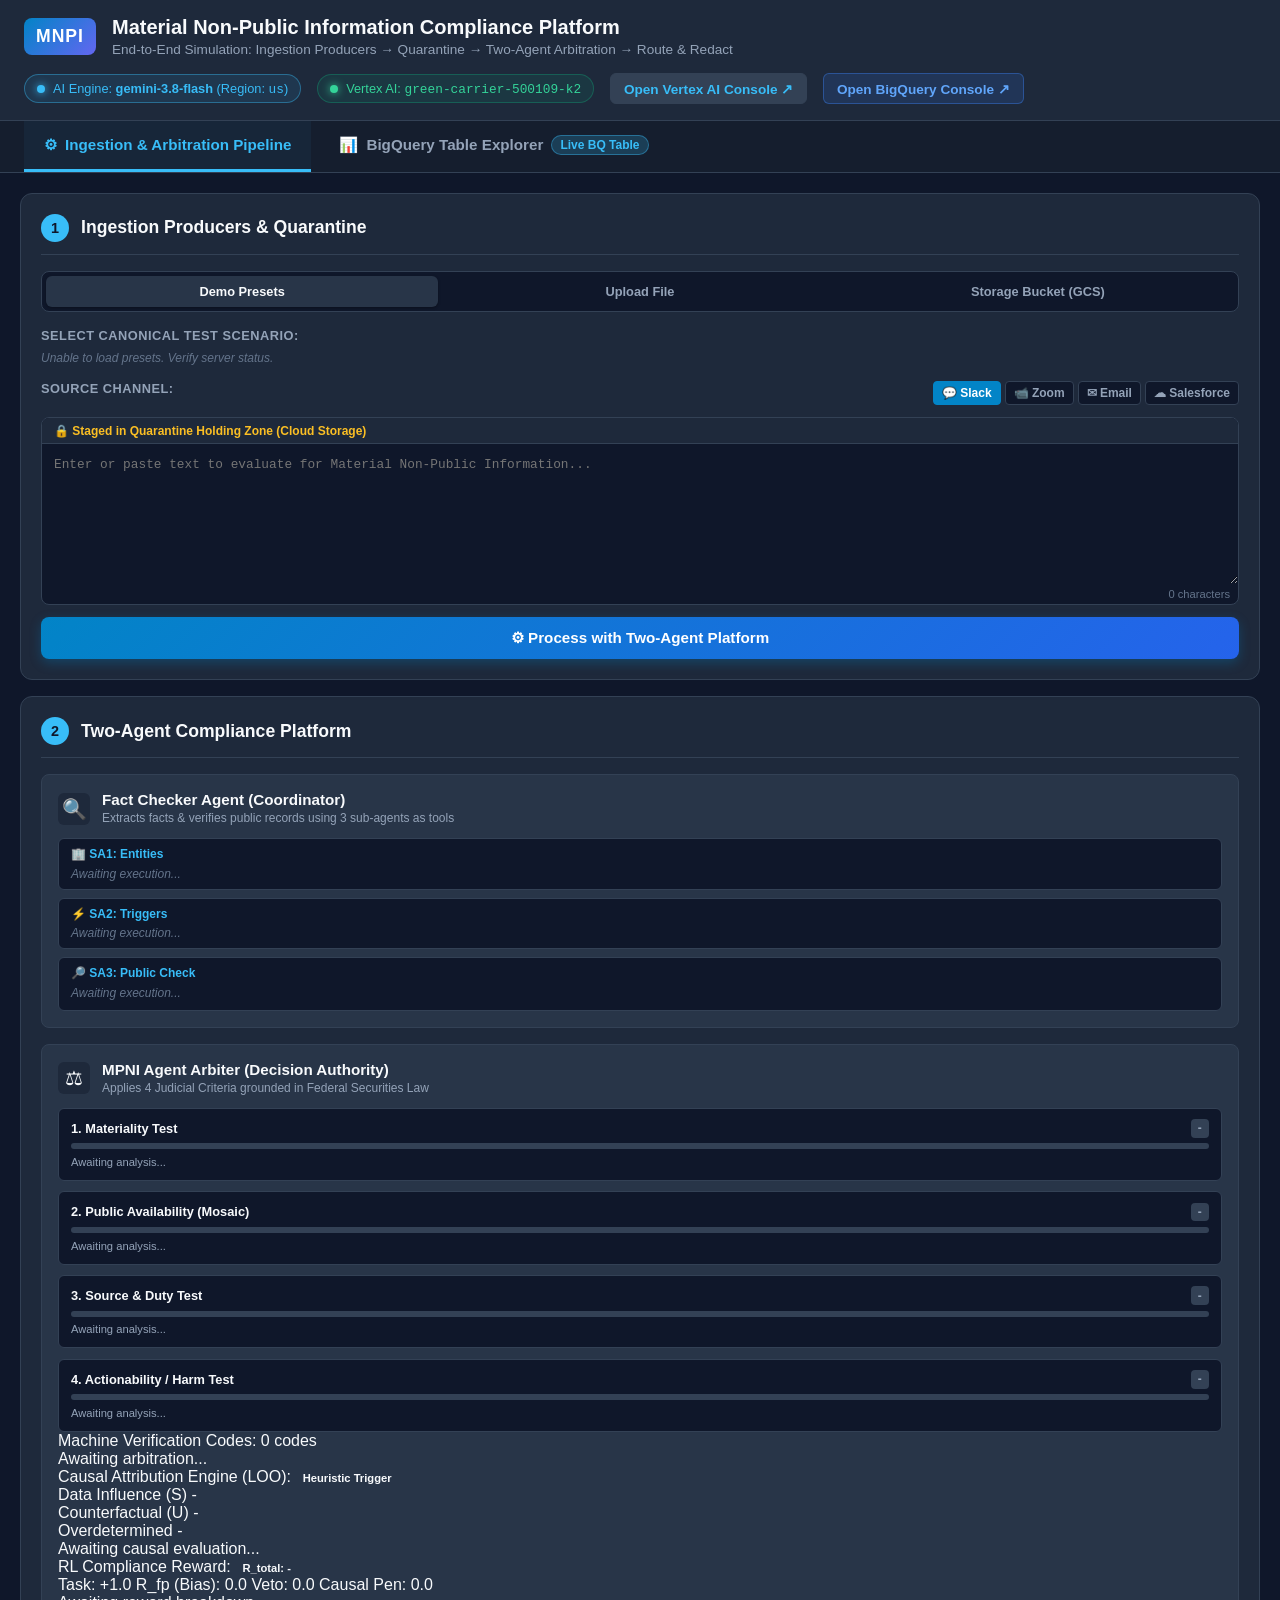
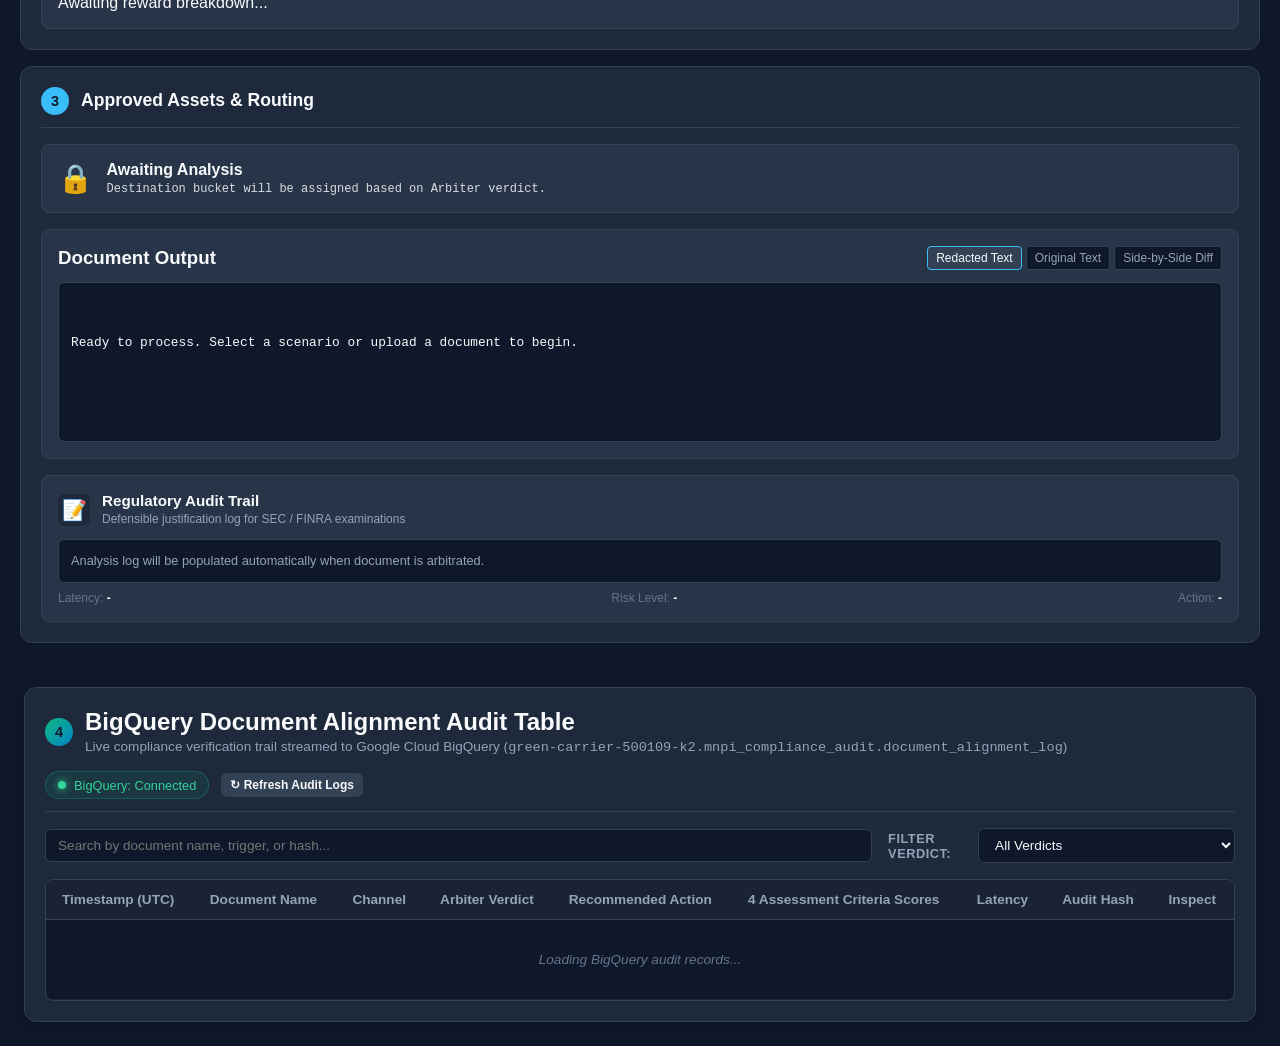
==== demo/static/index.html @ 34dd3a27 "feat(compliance): implement Advanced RL & Causal Attribution (LOO) v2.0 - Add machine-enforceable ve" ====
<!DOCTYPE html>
<html lang="en">
<head>
  <meta charset="UTF-8">
  <meta name="viewport" content="width=device-width, initial-scale=1.0">
  <title>MNPI Compliance Pipeline - Ingestion & Redaction Simulator</title>
  <link rel="stylesheet" href="/static/style.css">
</head>
<body>
  <header class="app-header">
    <div class="header-left">
      <div class="logo-badge">MNPI</div>
      <div>
        <h1>Material Non-Public Information Compliance Platform</h1>
        <p class="subtitle">End-to-End Simulation: Ingestion Producers &rarr; Quarantine &rarr; Two-Agent Arbitration &rarr; Route & Redact</p>
      </div>
    </div>
    <div class="header-right">
      <div class="status-pill active" style="border-color: rgba(56, 189, 248, 0.4); background: rgba(56, 189, 248, 0.1); color: #38bdf8;">
        <span class="status-dot" style="background-color: #38bdf8; box-shadow: 0 0 8px #38bdf8;"></span>
        <span>AI Engine: <strong>gemini-3.8-flash</strong> (Region: <code>us</code>)</span>
      </div>
      <div class="status-pill active">
        <span class="status-dot"></span>
        <span>Vertex AI: <code>green-carrier-500109-k2</code></span>
      </div>
      <a href="https://console.cloud.google.com/vertex-ai/agents/agent-engines/locations/us-central1/agent-engines/5693910574635679744/playground?project=799321431260" target="_blank" rel="noopener noreferrer" class="cloud-link-btn">
        Open Vertex AI Console &#8599;
      </a>
      <a href="https://console.cloud.google.com/bigquery?project=green-carrier-500109-k2&ws=!1m5!1m4!4m3!1sgreen-carrier-500109-k2!2smnpi_compliance_audit!3sdocument_alignment_log" target="_blank" rel="noopener noreferrer" class="cloud-link-btn bq-link-btn">
        Open BigQuery Console &#8599;
      </a>
    </div>
  </header>

  <!-- TOP PRIMARY NAVIGATION -->
  <nav class="main-nav-bar">
    <button id="nav-btn-pipeline" class="main-nav-btn active">
      <span class="nav-icon">&#9881;</span>
      <span>Ingestion &amp; Arbitration Pipeline</span>
    </button>
    <button id="nav-btn-bigquery" class="main-nav-btn">
      <span class="nav-icon">&#128202;</span>
      <span>BigQuery Table Explorer</span>
      <span id="nav-bq-badge" class="nav-badge">Live BQ Table</span>
    </button>
  </nav>

  <!-- VIEW 1: INGESTION & ARBITRATION PIPELINE -->
  <div id="view-pipeline" class="app-view">
    <main class="dashboard-grid">
    <!-- COLUMN 1: INGESTION PRODUCERS & QUARANTINE -->
    <section class="panel panel-ingestion">
      <div class="panel-header">
        <div class="step-indicator">1</div>
        <h2>Ingestion Producers & Quarantine</h2>
      </div>

      <!-- INGESTION SOURCE TABS -->
      <div class="tab-bar">
        <button id="tab-presets" class="tab-btn active">Demo Presets</button>
        <button id="tab-upload" class="tab-btn">Upload File</button>
        <button id="tab-bucket" class="tab-btn">Storage Bucket (GCS)</button>
      </div>

      <!-- TAB CONTENT: PRESETS -->
      <div id="section-presets" class="tab-content active">
        <label class="field-label">Select Canonical Test Scenario:</label>
        <div id="presets-list" class="preset-cards"></div>
      </div>

      <!-- TAB CONTENT: UPLOAD -->
      <div id="section-upload" class="tab-content">
        <label class="field-label">Upload Communication / Transcript:</label>
        <div id="drop-zone" class="drop-zone">
          <div class="drop-icon">&#128196;</div>
          <p class="drop-text">Drag &amp; drop document or click to browse</p>
          <p class="drop-hint">Supported: .txt, .pdf, .docx, .doc, .eml, .csv, .json (Max 15MB)</p>
          <input type="file" id="file-input" class="file-input-hidden" accept=".txt,.json,.md,.eml,.csv,.log,.transcript,.pdf,.docx,.doc,application/pdf,application/vnd.openxmlformats-officedocument.wordprocessingml.document,application/msword">
        </div>
        <div id="upload-status" class="upload-status-box hidden"></div>
      </div>

      <!-- TAB CONTENT: STORAGE BUCKET (GCS BUCKET EXPLORER) -->
      <div id="section-bucket" class="tab-content">
        <!-- GCS Status & Bucket Info -->
        <div class="gcs-top-bar">
          <div class="gcs-badge-group">
            <span id="gcs-status-badge" class="gcs-status-badge live">
              <span class="status-dot"></span>
              <span id="gcs-status-label">Live GCS</span>
            </span>
            <code id="gcs-bucket-uri-display" class="gcs-bucket-code">gs://green-carrier-500109-k2-quarantine/incoming/</code>
          </div>
          <button id="btn-refresh-bucket" class="btn-secondary btn-sm" title="Refresh files from GCS">&#8635; Refresh</button>
        </div>

        <!-- Direct Upload to GCS Bucket -->
        <div class="gcs-upload-container">
          <div id="gcs-drop-zone" class="drop-zone gcs-drop-zone">
            <div class="drop-icon" style="font-size: 1.5rem; margin-bottom: 0.25rem;">&#9729;</div>
            <p class="drop-text">Upload Document to GCS Bucket</p>
            <p class="drop-hint">Saves to incoming/ prefix in Cloud Storage (Max 15MB)</p>
            <input type="file" id="gcs-file-input" class="file-input-hidden" accept=".txt,.json,.md,.eml,.csv,.log,.transcript,.pdf,.docx,.doc,application/pdf,application/vnd.openxmlformats-officedocument.wordprocessingml.document,application/msword">
          </div>
          <div id="gcs-upload-status" class="upload-status-box hidden"></div>
        </div>

        <!-- GCS Documents List -->
        <div class="gcs-files-wrapper">
          <div class="gcs-files-toolbar">
            <label class="field-label" style="margin-bottom: 0;">Documents in Bucket (<span id="gcs-file-count">0</span>):</label>
            <input type="text" id="gcs-filter-input" class="gcs-filter-box" placeholder="Filter by name...">
          </div>
          <div id="gcs-files-list" class="gcs-files-list">
            <div class="gcs-empty-state">Loading bucket documents...</div>
          </div>
        </div>

        <!-- Advanced URI Fetcher -->
        <details class="gcs-custom-details">
          <summary class="gcs-custom-summary">&#9881; Custom GCS URI</summary>
          <div class="input-with-btn" style="margin-top: 0.5rem;">
            <input type="text" id="gcs-uri-input" class="form-input" value="gs://green-carrier-500109-k2-quarantine/incoming/slack_channel_project_titan_deal.txt" placeholder="gs://bucket/path/to/file.txt">
            <button id="btn-fetch-bucket" class="btn-secondary">Fetch</button>
          </div>
        </details>
      </div>

      <!-- DOCUMENT PREVIEW & CHANNEL -->
      <div class="document-preview-section">
        <div class="preview-header">
          <label class="field-label">Source Channel:</label>
          <div class="channel-selector">
            <button class="channel-chip active" data-channel="slack">&#128172; Slack</button>
            <button class="channel-chip" data-channel="zoom">&#128249; Zoom</button>
            <button class="channel-chip" data-channel="email">&#9993; Email</button>
            <button class="channel-chip" data-channel="salesforce">&#9729; Salesforce</button>
          </div>
        </div>

        <div class="quarantine-box">
          <div class="quarantine-badge">&#128274; Staged in Quarantine Holding Zone (Cloud Storage)</div>
          <textarea id="document-text" class="document-textarea" placeholder="Enter or paste text to evaluate for Material Non-Public Information..."></textarea>
          <div class="char-count" id="char-count">0 characters</div>
        </div>

        <button id="btn-process" class="btn-primary">
          <span class="btn-text">&#9881; Process with Two-Agent Platform</span>
          <span id="process-spinner" class="spinner hidden"></span>
        </button>
      </div>
    </section>

    <!-- COLUMN 2: TWO-AGENT ARBITRATION PLATFORM -->
    <section class="panel panel-agent">
      <div class="panel-header">
        <div class="step-indicator">2</div>
        <h2>Two-Agent Compliance Platform</h2>
      </div>

      <!-- FACT CHECKER (AGENT 1) -->
      <div class="card agent-card">
        <div class="card-header">
          <div class="agent-avatar">&#128269;</div>
          <div>
            <h3>Fact Checker Agent (Coordinator)</h3>
            <span class="agent-role">Extracts facts &amp; verifies public records using 3 sub-agents as tools</span>
          </div>
        </div>

        <div class="sub-agent-grid">
          <!-- SA1: Entities -->
          <div class="sub-agent-box" id="box-sa1">
            <div class="sub-agent-title">&#127970; SA1: Entities</div>
            <div id="sa1-chips" class="chip-container">
              <span class="placeholder-text">Awaiting execution...</span>
            </div>
          </div>

          <!-- SA2: Triggers -->
          <div class="sub-agent-box" id="box-sa2">
            <div class="sub-agent-title">&#9889; SA2: Triggers</div>
            <div id="sa2-chips" class="chip-container">
              <span class="placeholder-text">Awaiting execution...</span>
            </div>
          </div>

          <!-- SA3: Public Check -->
          <div class="sub-agent-box" id="box-sa3">
            <div class="sub-agent-title">&#128270; SA3: Public Check</div>
            <div id="sa3-info" class="sub-agent-content">
              <span class="placeholder-text">Awaiting execution...</span>
            </div>
          </div>
        </div>
      </div>

      <!-- ARBITER (AGENT 2) -->
      <div class="card agent-card">
        <div class="card-header">
          <div class="agent-avatar">&#9878;</div>
          <div>
            <h3>MPNI Agent Arbiter (Decision Authority)</h3>
            <span class="agent-role">Applies 4 Judicial Criteria grounded in Federal Securities Law</span>
          </div>
        </div>

        <div id="criteria-list" class="criteria-grid">
          <!-- 1. Materiality -->
          <div class="criterion-item" id="crit-mat">
            <div class="crit-header">
              <span class="crit-name">1. Materiality Test</span>
              <span class="crit-status" id="status-mat">-</span>
            </div>
            <div class="progress-track"><div class="progress-bar" id="bar-mat" style="width: 0%"></div></div>
            <p class="crit-rationale" id="rationale-mat">Awaiting analysis...</p>
          </div>

          <!-- 2. Public Availability -->
          <div class="criterion-item" id="crit-pub">
            <div class="crit-header">
              <span class="crit-name">2. Public Availability (Mosaic)</span>
              <span class="crit-status" id="status-pub">-</span>
            </div>
            <div class="progress-track"><div class="progress-bar" id="bar-pub" style="width: 0%"></div></div>
            <p class="crit-rationale" id="rationale-pub">Awaiting analysis...</p>
          </div>

          <!-- 3. Source & Duty -->
          <div class="criterion-item" id="crit-src">
            <div class="crit-header">
              <span class="crit-name">3. Source &amp; Duty Test</span>
              <span class="crit-status" id="status-src">-</span>
            </div>
            <div class="progress-track"><div class="progress-bar" id="bar-src" style="width: 0%"></div></div>
            <p class="crit-rationale" id="rationale-src">Awaiting analysis...</p>
          </div>

          <!-- 4. Actionability / Harm -->
          <div class="criterion-item" id="crit-harm">
            <div class="crit-header">
              <span class="crit-name">4. Actionability / Harm Test</span>
              <span class="crit-status" id="status-harm">-</span>
            </div>
            <div class="progress-track"><div class="progress-bar" id="bar-harm" style="width: 0%"></div></div>
            <p class="crit-rationale" id="rationale-harm">Awaiting analysis...</p>
          </div>
        </div>

        <!-- RL & CAUSAL ATTRIBUTION PANEL -->
        <div class="rl-causal-container" id="rl-causal-section">
          <!-- Standardized Verification Codes -->
          <div class="codes-section">
            <div class="sub-header-row">
              <span class="sub-header-title">Machine Verification Codes:</span>
              <span class="sub-header-tag" id="codes-count-tag">0 codes</span>
            </div>
            <div id="verification-codes-list" class="codes-pills-list">
              <span class="code-pill empty">Awaiting arbitration...</span>
            </div>
          </div>

          <!-- Causal Attribution & LOO Engine -->
          <div class="causal-section">
            <div class="sub-header-row">
              <span class="sub-header-title">Causal Attribution Engine (LOO):</span>
              <span id="causal-mode-badge" class="badge-chip">Heuristic Trigger</span>
            </div>
            <div class="causal-metrics-grid">
              <div class="metric-card">
                <span class="metric-label">Data Influence (S)</span>
                <span id="metric-data-influence" class="metric-val">-</span>
              </div>
              <div class="metric-card">
                <span class="metric-label">Counterfactual (U)</span>
                <span id="metric-prompt-influence" class="metric-val">-</span>
              </div>
              <div class="metric-card">
                <span class="metric-label">Overdetermined</span>
                <span id="metric-overdetermined" class="metric-val">-</span>
              </div>
            </div>
            <div id="causal-rationale-box" class="causal-rationale-text">Awaiting causal evaluation...</div>
          </div>

          <!-- RL Reward Multi-Objective Shaping -->
          <div class="rl-section">
            <div class="sub-header-row">
              <span class="sub-header-title">RL Compliance Reward:</span>
              <span id="rl-total-badge" class="badge-chip total-reward-badge">R_total: -</span>
            </div>
            <div class="rl-chips-row">
              <span id="chip-task-reward" class="rl-chip">Task: +1.0</span>
              <span id="chip-fp-penalty" class="rl-chip">R_fp (Bias): 0.0</span>
              <span id="chip-veto-penalty" class="rl-chip">Veto: 0.0</span>
              <span id="chip-causal-penalty" class="rl-chip">Causal Pen: 0.0</span>
            </div>
            <div id="rl-rationale-box" class="rl-rationale-text">Awaiting reward breakdown...</div>
          </div>
        </div>
      </div>
    </section>

    <!-- COLUMN 3: ROUTING & REDACTION OUTPUT -->
    <section class="panel panel-output">
      <div class="panel-header">
        <div class="step-indicator">3</div>
        <h2>Approved Assets &amp; Routing</h2>
      </div>

      <!-- ROUTING DECISION BANNER -->
      <div id="routing-banner" class="routing-banner neutral">
        <div class="routing-icon" id="routing-icon">&#128274;</div>
        <div>
          <div class="routing-title" id="routing-destination">Awaiting Analysis</div>
          <div class="routing-subtitle" id="routing-storage">Destination bucket will be assigned based on Arbiter verdict.</div>
        </div>
      </div>

      <!-- REDACTION COMPARISON VIEW -->
      <div class="card output-card">
        <div class="card-header-tabs">
          <h3>Document Output</h3>
          <div class="view-tabs">
            <button id="btn-view-redacted" class="sub-tab-btn active">Redacted Text</button>
            <button id="btn-view-original" class="sub-tab-btn">Original Text</button>
            <button id="btn-view-diff" class="sub-tab-btn">Side-by-Side Diff</button>
          </div>
        </div>

        <div id="output-view-container" class="output-view-container">
          <div id="output-text" class="output-text-area">Ready to process. Select a scenario or upload a document to begin.</div>
        </div>
      </div>

      <!-- AUDIT LOG & COMPLIANCE JUSTIFICATION -->
      <div class="card audit-card">
        <div class="card-header">
          <div class="agent-avatar">&#128221;</div>
          <div>
            <h3>Regulatory Audit Trail</h3>
            <span class="agent-role">Defensible justification log for SEC / FINRA examinations</span>
          </div>
        </div>
        <div class="audit-body" id="audit-justification">
          Analysis log will be populated automatically when document is arbitrated.
        </div>
        <div class="audit-meta" id="audit-meta">
          <span>Latency: <strong id="meta-latency">-</strong></span>
          <span>Risk Level: <strong id="meta-risk">-</strong></span>
          <span>Action: <strong id="meta-action">-</strong></span>
        </div>
      </div>
    </section>
  </main>

  <!-- SECTION 4: BIGQUERY DOCUMENT ALIGNMENT AUDIT TABLE -->
  <section class="audit-section-container">
    <div class="audit-section-header">
      <div class="audit-header-left">
        <div class="step-indicator" style="background: linear-gradient(135deg, #10b981, #0284c7);">4</div>
        <div>
          <h2>BigQuery Document Alignment Audit Table</h2>
          <p class="subtitle">Live compliance verification trail streamed to Google Cloud BigQuery (<code>green-carrier-500109-k2.mnpi_compliance_audit.document_alignment_log</code>)</p>
        </div>
      </div>
      <div class="audit-header-right">
        <div class="status-pill active" id="bq-status-pill">
          <span class="status-dot"></span>
          <span id="bq-status-text">BigQuery: Connected</span>
        </div>
        <button id="btn-refresh-audit" class="btn-secondary btn-sm">&#8635; Refresh Audit Logs</button>
      </div>
    </div>

    <!-- AUDIT CONTROLS -->
    <div class="audit-toolbar">
      <div class="audit-search-box">
        <input type="text" id="audit-search-input" class="form-input" placeholder="Search by document name, trigger, or hash...">
      </div>
      <div class="audit-filter-group">
        <label class="field-label" style="margin: 0; align-self: center;">Filter Verdict:</label>
        <select id="audit-verdict-filter" class="form-select">
          <option value="ALL">All Verdicts</option>
          <option value="MNPI_CONFIRMED">MNPI_CONFIRMED (Critical)</option>
          <option value="POTENTIAL_MNPI">POTENTIAL_MNPI (High)</option>
          <option value="CLEARED">CLEARED / PUBLIC (Low)</option>
        </select>
      </div>
    </div>

    <!-- AUDIT TABLE -->
    <div class="audit-table-wrapper">
      <table class="audit-table" id="audit-table">
        <thead>
          <tr>
            <th>Timestamp (UTC)</th>
            <th>Document Name</th>
            <th>Channel</th>
            <th>Arbiter Verdict</th>
            <th>Recommended Action</th>
            <th>4 Assessment Criteria Scores</th>
            <th>Latency</th>
            <th>Audit Hash</th>
            <th>Inspect</th>
          </tr>
        </thead>
        <tbody id="audit-table-body">
          <tr>
            <td colspan="9" class="audit-table-loading">Loading BigQuery audit records...</td>
          </tr>
        </tbody>
      </table>
    </div>
  </section>
  </div><!-- /view-pipeline -->

  <!-- VIEW 2: DEDICATED BIGQUERY TABLE EXPLORER -->
  <div id="view-bigquery" class="app-view hidden">
    <div class="bq-explorer-container">
      <!-- BigQuery Overview Header Card -->
      <div class="bq-overview-card">
        <div style="display: flex; align-items: center; gap: 1rem;">
          <div class="logo-badge" style="background: linear-gradient(135deg, #1e40af, #3b82f6); font-size: 1.4rem;">BQ</div>
          <div>
            <h2 style="font-size: 1.15rem; color: #f8fafc; margin-bottom: 0.25rem;">
              green-carrier-500109-k2.mnpi_compliance_audit.document_alignment_log
            </h2>
            <p class="subtitle" style="margin: 0;">
              Google Cloud BigQuery Native Table &bull; Location: <code>US Multi-Region</code> &bull; Streaming Partitioned Audit Trail
            </p>
          </div>
        </div>

        <div class="bq-action-btn-group">
          <button id="btn-refresh-bq-explorer" class="btn-secondary btn-sm">&#8635; Refresh Table</button>
          <button id="btn-export-csv" class="btn-secondary btn-sm">&#128190; Export CSV</button>
          <a href="https://console.cloud.google.com/bigquery?project=green-carrier-500109-k2&ws=!1m5!1m4!4m3!1sgreen-carrier-500109-k2!2smnpi_compliance_audit!3sdocument_alignment_log" target="_blank" rel="noopener noreferrer" class="cloud-link-btn bq-link-btn">
            Open in BigQuery Console &#8599;
          </a>
        </div>
      </div>

      <!-- Quick Metrics Grid -->
      <div style="display: grid; grid-template-columns: repeat(auto-fit, minmax(220px, 1fr)); gap: 1rem; margin-bottom: 1.5rem;">
        <div class="card" style="padding: 1rem;">
          <div class="bq-meta-label">Total Logged Records</div>
          <div id="metric-total-rows" class="bq-meta-val" style="font-size: 1.5rem; color: #38bdf8; margin-top: 0.25rem;">3 rows</div>
        </div>
        <div class="card" style="padding: 1rem;">
          <div class="bq-meta-label">Target Dataset</div>
          <div class="bq-meta-val" style="font-size: 1.1rem; color: #a855f7; margin-top: 0.25rem;">mnpi_compliance_audit</div>
        </div>
        <div class="card" style="padding: 1rem;">
          <div class="bq-meta-label">Storage Region</div>
          <div class="bq-meta-val" style="font-size: 1.1rem; color: #34d399; margin-top: 0.25rem;">US (Multi-Region)</div>
        </div>
        <div class="card" style="padding: 1rem;">
          <div class="bq-meta-label">Audit Tamper Detection</div>
          <div class="bq-meta-val" style="font-size: 1.1rem; color: #fbbf24; margin-top: 0.25rem;">SHA-256 Verified</div>
        </div>
      </div>

      <!-- Sub-Tabs Bar: Data Rows / Schema / SQL Query -->
      <div class="bq-tabs-bar">
        <button id="bq-tab-data" class="bq-tab-btn active">&#128203; Data Records (Rows)</button>
        <button id="bq-tab-schema" class="bq-tab-btn">&#128208; Table Schema &amp; Types</button>
        <button id="bq-tab-sql" class="bq-tab-btn">&#9889; BigQuery SQL Query</button>
      </div>

      <!-- PANE 1: DATA ROWS -->
      <div id="bq-pane-data" class="bq-tab-pane active">
        <div class="audit-toolbar">
          <div class="audit-search-box">
            <input type="text" id="bq-search-input" class="form-input" placeholder="Search BigQuery rows by document, catalyst, or hash...">
          </div>
          <div class="audit-filter-group">
            <label class="field-label" style="margin: 0; align-self: center;">Verdict:</label>
            <select id="bq-verdict-filter" class="form-select">
              <option value="ALL">All Verdicts</option>
              <option value="MNPI_CONFIRMED">MNPI_CONFIRMED (Critical)</option>
              <option value="POTENTIAL_MNPI">POTENTIAL_MNPI (High)</option>
              <option value="CLEARED">CLEARED / PUBLIC (Low)</option>
            </select>
          </div>
        </div>

        <div class="audit-table-wrapper">
          <table class="audit-table" id="bq-explorer-table">
            <thead>
              <tr>
                <th>Timestamp (UTC)</th>
                <th>Document Name</th>
                <th>Channel</th>
                <th>Arbiter Verdict</th>
                <th>Action</th>
                <th>4 Assessment Scores</th>
                <th>Latency</th>
                <th>Audit Hash</th>
                <th>Inspect</th>
              </tr>
            </thead>
            <tbody id="bq-explorer-table-body">
              <tr>
                <td colspan="9" class="audit-table-loading">Loading BigQuery records...</td>
              </tr>
            </tbody>
          </table>
        </div>
      </div>

      <!-- PANE 2: TABLE SCHEMA -->
      <div id="bq-pane-schema" class="bq-tab-pane">
        <div class="schema-table-wrapper">
          <table class="schema-table">
            <thead>
              <tr>
                <th>Field Name</th>
                <th>Type</th>
                <th>Mode</th>
                <th>Regulatory &amp; Compliance Purpose</th>
              </tr>
            </thead>
            <tbody id="bq-schema-tbody">
              <tr>
                <td colspan="4" class="audit-table-loading">Loading schema from BigQuery...</td>
              </tr>
            </tbody>
          </table>
        </div>
      </div>

      <!-- PANE 3: SQL QUERY -->
      <div id="bq-pane-sql" class="bq-tab-pane">
        <div class="sql-container">
          <div class="sql-header">
            <div>
              <strong style="color: #38bdf8;">Standard SQL Query</strong>
              <span style="font-size: 0.8rem; color: var(--text-muted); margin-left: 0.5rem;">Executed via BigQuery Client API in Google Cloud</span>
            </div>
            <button id="btn-copy-sql" class="btn-secondary btn-sm">&#128203; Copy SQL</button>
          </div>
          <pre class="sql-code-block" id="bq-sql-block">SELECT
    timestamp,
    document_name,
    channel,
    verdict,
    risk_level,
    recommended_action,
    materiality_score,
    public_availability_score,
    source_duty_score,
    harm_score,
    entities_detected,
    triggers_detected,
    has_secrecy_markers,
    audit_hash,
    summary_justification,
    redacted_preview,
    latency_ms,
    model_used
FROM `green-carrier-500109-k2.mnpi_compliance_audit.document_alignment_log`
ORDER BY timestamp DESC
LIMIT 50;</pre>
        </div>
      </div>
    </div>
  </div><!-- /view-bigquery -->

  <!-- AUDIT DETAIL MODAL -->
  <div id="audit-modal" class="modal-overlay hidden">
    <div class="modal-card">
      <div class="modal-header">
        <h3 id="modal-doc-title">Document Alignment Audit Record</h3>
        <button id="btn-close-modal" class="btn-close">&times;</button>
      </div>
      <div class="modal-body" id="modal-doc-body"></div>
    </div>
  </div>

  <script src="/static/app.js"></script>
</body>
</html>
---- static/style.css ----
:root {
  --bg-dark: #0f172a;
  --bg-panel: #1e293b;
  --bg-card: #283548;
  --bg-input: #0f172a;
  --border-color: #334155;
  --text-primary: #f8fafc;
  --text-secondary: #94a3b8;
  --text-muted: #64748b;
  --accent-blue: #38bdf8;
  --accent-purple: #a855f7;
  --accent-green: #34d399;
  --accent-red: #f87171;
  --accent-yellow: #fbbf24;
  --font-sans: -apple-system, BlinkMacSystemFont, "Segoe UI", Roboto, Helvetica, Arial, sans-serif;
  --font-mono: ui-monospace, SFMono-Regular, Menlo, Monaco, Consolas, monospace;
}

* {
  box-sizing: border-box;
  margin: 0;
  padding: 0;
}

body {
  font-family: var(--font-sans);
  background-color: var(--bg-dark);
  color: var(--text-primary);
  min-height: 100vh;
  display: flex;
  flex-direction: column;
}

/* Header */
.app-header {
  background: var(--bg-panel);
  border-bottom: 1px solid var(--border-color);
  padding: 1rem 1.5rem;
  display: flex;
  justify-content: space-between;
  align-items: center;
  flex-wrap: wrap;
  gap: 1rem;
}

.header-left {
  display: flex;
  align-items: center;
  gap: 1rem;
}

.logo-badge {
  background: linear-gradient(135deg, #0284c7, #6366f1);
  color: #fff;
  font-weight: 800;
  font-size: 1.1rem;
  padding: 0.5rem 0.75rem;
  border-radius: 8px;
  letter-spacing: 1px;
}

.app-header h1 {
  font-size: 1.25rem;
  font-weight: 700;
  color: var(--text-primary);
}

.subtitle {
  font-size: 0.85rem;
  color: var(--text-secondary);
  margin-top: 0.2rem;
}

.header-right {
  display: flex;
  align-items: center;
  gap: 1rem;
}

.status-pill {
  display: flex;
  align-items: center;
  gap: 0.5rem;
  background: rgba(16, 185, 129, 0.1);
  border: 1px solid rgba(16, 185, 129, 0.3);
  color: #34d399;
  padding: 0.35rem 0.75rem;
  border-radius: 20px;
  font-size: 0.8rem;
}

.status-dot {
  width: 8px;
  height: 8px;
  border-radius: 50%;
  background-color: #34d399;
  box-shadow: 0 0 8px #34d399;
}

.cloud-link-btn {
  background: #334155;
  color: var(--accent-blue);
  text-decoration: none;
  font-size: 0.85rem;
  font-weight: 600;
  padding: 0.4rem 0.8rem;
  border-radius: 6px;
  border: 1px solid var(--border-color);
  transition: all 0.2s;
}

.cloud-link-btn:hover {
  background: #475569;
  border-color: var(--accent-blue);
}

/* 3-Column Dashboard Grid */
.dashboard-grid {
  display: grid;
  grid-template-columns: 1.1fr 1.3fr 1.1fr;
  gap: 1rem;
  padding: 1.25rem;
  flex: 1;
}

@media (max-width: 1280px) {
  .dashboard-grid {
    grid-template-columns: 1fr;
  }
}

.panel {
  background: var(--bg-panel);
  border: 1px solid var(--border-color);
  border-radius: 12px;
  padding: 1.25rem;
  display: flex;
  flex-direction: column;
  gap: 1rem;
  overflow-y: auto;
}

.panel-header {
  display: flex;
  align-items: center;
  gap: 0.75rem;
  padding-bottom: 0.75rem;
  border-bottom: 1px solid var(--border-color);
}

.step-indicator {
  width: 28px;
  height: 28px;
  border-radius: 50%;
  background: var(--accent-blue);
  color: #0f172a;
  font-weight: 800;
  display: flex;
  align-items: center;
  justify-content: center;
  font-size: 0.9rem;
}

.panel-header h2 {
  font-size: 1.1rem;
  font-weight: 700;
  color: var(--text-primary);
}

/* Tabs */
.tab-bar {
  display: flex;
  gap: 0.35rem;
  background: var(--bg-input);
  padding: 0.25rem;
  border-radius: 8px;
  border: 1px solid var(--border-color);
}

.tab-btn {
  flex: 1;
  background: transparent;
  border: none;
  color: var(--text-secondary);
  font-size: 0.8rem;
  font-weight: 600;
  padding: 0.5rem;
  border-radius: 6px;
  cursor: pointer;
  transition: all 0.2s;
}

.tab-btn.active {
  background: var(--bg-card);
  color: var(--text-primary);
  box-shadow: 0 1px 3px rgba(0, 0, 0, 0.3);
}

.tab-content {
  display: none;
}

.tab-content.active {
  display: block;
}

.field-label {
  display: block;
  font-size: 0.8rem;
  font-weight: 600;
  color: var(--text-secondary);
  margin-bottom: 0.5rem;
  text-transform: uppercase;
  letter-spacing: 0.5px;
}

/* Preset Cards */
.preset-cards {
  display: flex;
  flex-direction: column;
  gap: 0.5rem;
  max-height: 210px;
  overflow-y: auto;
}

.preset-card {
  background: var(--bg-card);
  border: 1px solid var(--border-color);
  border-radius: 8px;
  padding: 0.65rem 0.85rem;
  cursor: pointer;
  transition: all 0.2s;
}

.preset-card:hover {
  border-color: var(--accent-blue);
  transform: translateY(-1px);
}

.preset-card.active {
  border-color: var(--accent-blue);
  background: rgba(56, 189, 248, 0.08);
}

.preset-title {
  font-size: 0.85rem;
  font-weight: 700;
  color: var(--text-primary);
  display: flex;
  align-items: center;
  justify-content: space-between;
}

.preset-desc {
  font-size: 0.75rem;
  color: var(--text-secondary);
  margin-top: 0.25rem;
  line-height: 1.3;
}

/* Drop Zone */
.drop-zone {
  border: 2px dashed var(--border-color);
  border-radius: 8px;
  padding: 1.5rem 1rem;
  text-align: center;
  background: var(--bg-input);
  cursor: pointer;
  transition: all 0.2s;
}

.drop-zone:hover, .drop-zone.dragover {
  border-color: var(--accent-blue);
  background: rgba(56, 189, 248, 0.05);
}

.drop-icon {
  font-size: 2rem;
  margin-bottom: 0.5rem;
}

.drop-text {
  font-size: 0.85rem;
  font-weight: 600;
  color: var(--text-primary);
}

.drop-hint {
  font-size: 0.75rem;
  color: var(--text-muted);
  margin-top: 0.25rem;
}

.file-input-hidden {
  display: none;
}

.upload-status-box {
  background: rgba(16, 185, 129, 0.1);
  border: 1px solid rgba(16, 185, 129, 0.3);
  color: #34d399;
  font-size: 0.8rem;
  padding: 0.5rem;
  border-radius: 6px;
  margin-top: 0.5rem;
}

/* Storage Bucket Browser */
.bucket-browser {
  display: flex;
  flex-direction: column;
  gap: 0.5rem;
}

.form-select, .form-input {
  width: 100%;
  background: var(--bg-input);
  border: 1px solid var(--border-color);
  color: var(--text-primary);
  padding: 0.5rem 0.75rem;
  border-radius: 6px;
  font-size: 0.85rem;
  font-family: inherit;
}

.form-select:focus, .form-input:focus {
  outline: none;
  border-color: var(--accent-blue);
}

.input-with-btn {
  display: flex;
  gap: 0.5rem;
}

.btn-secondary {
  background: #334155;
  color: var(--text-primary);
  border: 1px solid var(--border-color);
  padding: 0.5rem 1rem;
  border-radius: 6px;
  font-weight: 600;
  font-size: 0.85rem;
  cursor: pointer;
  transition: all 0.2s;
}

.btn-secondary:hover {
  background: #475569;
}

.btn-sm {
  padding: 0.25rem 0.5rem;
  font-size: 0.75rem;
}

/* GCS Explorer Components */
.gcs-top-bar {
  display: flex;
  align-items: center;
  justify-content: space-between;
  background: var(--bg-input);
  border: 1px solid var(--border-color);
  padding: 0.4rem 0.6rem;
  border-radius: 6px;
  margin-bottom: 0.65rem;
  gap: 0.5rem;
}

.gcs-badge-group {
  display: flex;
  align-items: center;
  gap: 0.5rem;
  min-width: 0;
  overflow: hidden;
}

.gcs-status-badge {
  display: inline-flex;
  align-items: center;
  gap: 0.35rem;
  font-size: 0.7rem;
  font-weight: 700;
  padding: 0.15rem 0.45rem;
  border-radius: 12px;
  flex-shrink: 0;
}

.gcs-status-badge.live {
  background: rgba(16, 185, 129, 0.15);
  border: 1px solid rgba(16, 185, 129, 0.35);
  color: #34d399;
}

.gcs-status-badge.simulated {
  background: rgba(245, 158, 11, 0.15);
  border: 1px solid rgba(245, 158, 11, 0.35);
  color: #fbbf24;
}

.gcs-bucket-code {
  font-size: 0.72rem;
  color: var(--accent-blue);
  font-family: var(--font-mono);
  overflow: hidden;
  text-overflow: ellipsis;
  white-space: nowrap;
}

.gcs-upload-container {
  margin-bottom: 0.65rem;
}

.gcs-drop-zone {
  padding: 0.75rem 0.5rem !important;
}

.gcs-files-wrapper {
  display: flex;
  flex-direction: column;
  gap: 0.35rem;
}

.gcs-files-toolbar {
  display: flex;
  align-items: center;
  justify-content: space-between;
  gap: 0.5rem;
}

.gcs-filter-box {
  background: var(--bg-input);
  border: 1px solid var(--border-color);
  color: var(--text-primary);
  padding: 0.2rem 0.45rem;
  border-radius: 4px;
  font-size: 0.75rem;
  max-width: 140px;
}

.gcs-filter-box:focus {
  outline: none;
  border-color: var(--accent-blue);
}

.gcs-files-list {
  display: flex;
  flex-direction: column;
  gap: 0.4rem;
  max-height: 180px;
  overflow-y: auto;
  padding-right: 2px;
}

.gcs-file-item {
  display: flex;
  align-items: center;
  justify-content: space-between;
  background: var(--bg-card);
  border: 1px solid var(--border-color);
  border-radius: 6px;
  padding: 0.45rem 0.6rem;
  gap: 0.5rem;
  transition: all 0.2s;
}

.gcs-file-item:hover {
  border-color: var(--accent-blue);
  background: rgba(56, 189, 248, 0.04);
}

.gcs-file-item.selected {
  border-color: var(--accent-blue);
  background: rgba(56, 189, 248, 0.08);
}

.gcs-file-info {
  display: flex;
  align-items: center;
  gap: 0.5rem;
  min-width: 0;
  flex: 1;
}

.gcs-file-icon {
  font-size: 1.1rem;
  flex-shrink: 0;
}

.gcs-file-meta {
  display: flex;
  flex-direction: column;
  min-width: 0;
}

.gcs-file-name {
  font-size: 0.8rem;
  font-weight: 600;
  color: var(--text-primary);
  overflow: hidden;
  text-overflow: ellipsis;
  white-space: nowrap;
}

.gcs-file-sub {
  font-size: 0.68rem;
  color: var(--text-muted);
  display: flex;
  gap: 0.5rem;
}

.gcs-file-actions {
  display: flex;
  gap: 0.25rem;
  flex-shrink: 0;
}

.btn-action {
  background: #1e293b;
  color: var(--accent-blue);
  border: 1px solid var(--border-color);
  padding: 0.2rem 0.5rem;
  border-radius: 4px;
  font-size: 0.72rem;
  font-weight: 600;
  cursor: pointer;
  transition: all 0.15s;
}

.btn-action:hover {
  background: var(--accent-blue);
  color: #0f172a;
  border-color: var(--accent-blue);
}

.gcs-empty-state {
  font-size: 0.75rem;
  color: var(--text-muted);
  text-align: center;
  padding: 1.25rem 0.5rem;
  background: var(--bg-card);
  border: 1px dashed var(--border-color);
  border-radius: 6px;
}

.gcs-custom-details {
  margin-top: 0.5rem;
  font-size: 0.75rem;
  color: var(--text-muted);
}

.gcs-custom-summary {
  cursor: pointer;
  font-weight: 600;
}

/* Document Preview & Channel Selector */
.document-preview-section {
  display: flex;
  flex-direction: column;
  gap: 0.75rem;
  flex: 1;
}

.preview-header {
  display: flex;
  justify-content: space-between;
  align-items: center;
}

.channel-selector {
  display: flex;
  gap: 0.25rem;
}

.channel-chip {
  background: var(--bg-input);
  border: 1px solid var(--border-color);
  color: var(--text-secondary);
  font-size: 0.75rem;
  font-weight: 600;
  padding: 0.25rem 0.5rem;
  border-radius: 4px;
  cursor: pointer;
  transition: all 0.2s;
}

.channel-chip.active {
  background: #0284c7;
  color: #fff;
  border-color: #0284c7;
}

.quarantine-box {
  background: var(--bg-input);
  border: 1px solid var(--border-color);
  border-radius: 8px;
  overflow: hidden;
  display: flex;
  flex-direction: column;
  flex: 1;
  min-height: 160px;
}

.quarantine-badge {
  background: #1e293b;
  border-bottom: 1px solid var(--border-color);
  font-size: 0.75rem;
  font-weight: 700;
  color: var(--accent-yellow);
  padding: 0.35rem 0.75rem;
}

.document-textarea {
  width: 100%;
  background: transparent;
  border: none;
  color: var(--text-primary);
  padding: 0.75rem;
  font-family: var(--font-mono);
  font-size: 0.8rem;
  line-height: 1.4;
  resize: vertical;
  min-height: 140px;
  flex: 1;
}

.document-textarea:focus {
  outline: none;
}

.char-count {
  font-size: 0.7rem;
  color: var(--text-muted);
  text-align: right;
  padding: 0.25rem 0.5rem;
}

.btn-primary {
  background: linear-gradient(135deg, #0284c7, #2563eb);
  color: #fff;
  border: none;
  padding: 0.75rem;
  border-radius: 8px;
  font-weight: 700;
  font-size: 0.95rem;
  cursor: pointer;
  display: flex;
  align-items: center;
  justify-content: center;
  gap: 0.5rem;
  transition: all 0.2s;
  box-shadow: 0 4px 12px rgba(2, 132, 199, 0.3);
}

.btn-primary:hover {
  background: linear-gradient(135deg, #0369a1, #1d4ed8);
  transform: translateY(-1px);
}

/* Cards */
.card {
  background: var(--bg-card);
  border: 1px solid var(--border-color);
  border-radius: 8px;
  padding: 1rem;
}

.card-header {
  display: flex;
  align-items: center;
  gap: 0.75rem;
  margin-bottom: 0.75rem;
}

.agent-avatar {
  font-size: 1.25rem;
  width: 32px;
  height: 32px;
  background: #1e293b;
  border-radius: 6px;
  display: flex;
  align-items: center;
  justify-content: center;
}

.card-header h3 {
  font-size: 0.95rem;
  font-weight: 700;
}

.agent-role {
  font-size: 0.75rem;
  color: var(--text-secondary);
}

/* Sub-Agents */
.sub-agent-grid {
  display: grid;
  grid-template-columns: 1fr;
  gap: 0.5rem;
}

.sub-agent-box {
  background: var(--bg-input);
  border: 1px solid var(--border-color);
  border-radius: 6px;
  padding: 0.5rem 0.75rem;
}

.sub-agent-title {
  font-size: 0.75rem;
  font-weight: 700;
  color: var(--accent-blue);
  margin-bottom: 0.35rem;
}

.chip-container {
  display: flex;
  flex-wrap: wrap;
  gap: 0.35rem;
}

.badge-chip {
  font-size: 0.7rem;
  font-weight: 600;
  padding: 0.15rem 0.45rem;
  border-radius: 4px;
}

.badge-chip.codename {
  background: rgba(248, 113, 113, 0.15);
  border: 1px solid rgba(248, 113, 113, 0.4);
  color: #f87171;
}

.badge-chip.ticker {
  background: rgba(56, 189, 248, 0.15);
  border: 1px solid rgba(56, 189, 248, 0.4);
  color: #38bdf8;
}

.badge-chip.trigger-critical {
  background: rgba(239, 68, 68, 0.2);
  border: 1px solid #ef4444;
  color: #fca5a5;
}

.badge-chip.trigger-high {
  background: rgba(245, 158, 11, 0.2);
  border: 1px solid #f59e0b;
  color: #fcd34d;
}

.placeholder-text {
  font-size: 0.75rem;
  color: var(--text-muted);
  font-style: italic;
}

.sub-agent-content {
  font-size: 0.75rem;
  color: var(--text-secondary);
  line-height: 1.3;
}

/* Criteria Items */
.criteria-grid {
  display: flex;
  flex-direction: column;
  gap: 0.65rem;
}

.criterion-item {
  background: var(--bg-input);
  border: 1px solid var(--border-color);
  border-radius: 6px;
  padding: 0.65rem 0.75rem;
}

.crit-header {
  display: flex;
  justify-content: space-between;
  align-items: center;
  font-size: 0.8rem;
  font-weight: 700;
  margin-bottom: 0.35rem;
}

.crit-status {
  font-size: 0.75rem;
  padding: 0.15rem 0.45rem;
  border-radius: 4px;
  background: #334155;
  color: var(--text-secondary);
}

.crit-status.violation {
  background: rgba(239, 68, 68, 0.2);
  color: #fca5a5;
  border: 1px solid #ef4444;
}

.crit-status.cleared {
  background: rgba(16, 185, 129, 0.2);
  color: #6ee7b7;
  border: 1px solid #10b981;
}

.progress-track {
  width: 100%;
  height: 6px;
  background: #334155;
  border-radius: 3px;
  overflow: hidden;
  margin-bottom: 0.35rem;
}

.progress-bar {
  height: 100%;
  background: var(--accent-blue);
  transition: width 0.4s ease;
}

.progress-bar.critical {
  background: #ef4444;
}

.progress-bar.warning {
  background: #f59e0b;
}

.progress-bar.cleared {
  background: #10b981;
}

.crit-rationale {
  font-size: 0.7rem;
  color: var(--text-secondary);
  line-height: 1.3;
}

/* Routing Banner */
.routing-banner {
  border-radius: 8px;
  padding: 1rem;
  display: flex;
  align-items: center;
  gap: 0.85rem;
  border: 1px solid var(--border-color);
}

.routing-banner.neutral {
  background: var(--bg-card);
}

.routing-banner.critical {
  background: rgba(239, 68, 68, 0.15);
  border-color: #ef4444;
  color: #fca5a5;
}

.routing-banner.warning {
  background: rgba(245, 158, 11, 0.15);
  border-color: #f59e0b;
  color: #fcd34d;
}

.routing-banner.cleared {
  background: rgba(16, 185, 129, 0.15);
  border-color: #10b981;
  color: #6ee7b7;
}

.routing-icon {
  font-size: 1.75rem;
}

.routing-title {
  font-size: 1rem;
  font-weight: 800;
}

.routing-subtitle {
  font-size: 0.75rem;
  opacity: 0.85;
  margin-top: 0.2rem;
  font-family: var(--font-mono);
}

/* Output Card */
.output-card {
  flex: 1;
  display: flex;
  flex-direction: column;
}

.card-header-tabs {
  display: flex;
  justify-content: space-between;
  align-items: center;
  margin-bottom: 0.75rem;
}

.view-tabs {
  display: flex;
  gap: 0.25rem;
}

.sub-tab-btn {
  background: var(--bg-input);
  border: 1px solid var(--border-color);
  color: var(--text-secondary);
  font-size: 0.75rem;
  padding: 0.25rem 0.5rem;
  border-radius: 4px;
  cursor: pointer;
}

.sub-tab-btn.active {
  background: #334155;
  color: var(--text-primary);
  border-color: var(--accent-blue);
}

.output-view-container {
  background: var(--bg-input);
  border: 1px solid var(--border-color);
  border-radius: 6px;
  padding: 0.75rem;
  font-family: var(--font-mono);
  font-size: 0.8rem;
  line-height: 1.5;
  flex: 1;
  min-height: 160px;
  max-height: 250px;
  overflow-y: auto;
  white-space: pre-wrap;
}

.redaction-highlight {
  background: rgba(239, 68, 68, 0.3);
  border: 1px solid #ef4444;
  color: #fca5a5;
  padding: 0.1rem 0.3rem;
  border-radius: 3px;
  font-weight: 700;
}

/* Audit Card */
.audit-body {
  font-size: 0.8rem;
  color: var(--text-secondary);
  line-height: 1.4;
  background: var(--bg-input);
  border: 1px solid var(--border-color);
  border-radius: 6px;
  padding: 0.75rem;
  margin-bottom: 0.5rem;
}

.audit-meta {
  display: flex;
  justify-content: space-between;
  font-size: 0.75rem;
  color: var(--text-muted);
}

.audit-meta strong {
  color: var(--text-primary);
}

/* Utilities */
.hidden {
  display: none !important;
}

.spinner {
  width: 16px;
  height: 16px;
  border: 2px solid rgba(255, 255, 255, 0.3);
  border-radius: 50%;
  border-top-color: #fff;
  animation: spin 0.8s linear infinite;
}

@keyframes spin {
  to { transform: rotate(360deg); }
}

/* ==============================================================================
   BigQuery Document Alignment Audit Table Styles
   ============================================================================== */

.audit-section-container {
  margin: 1.5rem;
  background: var(--bg-panel);
  border: 1px solid var(--border-color);
  border-radius: 12px;
  padding: 1.25rem;
  box-shadow: 0 4px 12px rgba(0, 0, 0, 0.2);
}

.audit-section-header {
  display: flex;
  justify-content: space-between;
  align-items: center;
  flex-wrap: wrap;
  gap: 1rem;
  margin-bottom: 1rem;
  padding-bottom: 0.75rem;
  border-bottom: 1px solid var(--border-color);
}

.audit-header-left {
  display: flex;
  align-items: center;
  gap: 0.75rem;
}

.audit-header-right {
  display: flex;
  align-items: center;
  gap: 0.75rem;
}

.audit-toolbar {
  display: flex;
  gap: 1rem;
  align-items: center;
  margin-bottom: 1rem;
  flex-wrap: wrap;
}

.audit-search-box {
  flex: 1;
  min-width: 260px;
}

.audit-filter-group {
  display: flex;
  gap: 0.5rem;
  align-items: center;
}

.form-select {
  background: var(--bg-input);
  border: 1px solid var(--border-color);
  border-radius: 6px;
  color: var(--text-primary);
  padding: 0.5rem 0.75rem;
  font-size: 0.85rem;
  outline: none;
}

.form-select:focus {
  border-color: var(--accent-blue);
}

.audit-table-wrapper {
  overflow-x: auto;
  border: 1px solid var(--border-color);
  border-radius: 8px;
  background: var(--bg-dark);
}

.audit-table {
  width: 100%;
  border-collapse: collapse;
  font-size: 0.85rem;
  text-align: left;
}

.audit-table th {
  background: #1a2333;
  color: var(--text-secondary);
  font-weight: 600;
  padding: 0.75rem 1rem;
  border-bottom: 1px solid var(--border-color);
  white-space: nowrap;
}

.audit-table td {
  padding: 0.75rem 1rem;
  border-bottom: 1px solid rgba(51, 65, 85, 0.4);
  vertical-align: middle;
}

.audit-table tbody tr:hover {
  background: rgba(56, 189, 248, 0.04);
}

.audit-table-loading {
  text-align: center;
  padding: 2rem !important;
  color: var(--text-muted);
  font-style: italic;
}

.doc-name-cell {
  font-family: var(--font-mono);
  font-weight: 600;
  color: var(--text-primary);
  max-width: 200px;
  overflow: hidden;
  text-overflow: ellipsis;
  white-space: nowrap;
}

.channel-pill {
  display: inline-block;
  font-size: 0.75rem;
  font-weight: 600;
  padding: 0.2rem 0.5rem;
  border-radius: 12px;
  background: rgba(99, 102, 241, 0.15);
  color: #818cf8;
  border: 1px solid rgba(99, 102, 241, 0.3);
  text-transform: capitalize;
}

.verdict-badge {
  display: inline-block;
  font-size: 0.75rem;
  font-weight: 700;
  padding: 0.25rem 0.6rem;
  border-radius: 6px;
  letter-spacing: 0.5px;
}

.verdict-badge.confirmed {
  background: rgba(239, 68, 68, 0.2);
  color: #f87171;
  border: 1px solid #ef4444;
}

.verdict-badge.potential {
  background: rgba(251, 191, 36, 0.2);
  color: #fbbf24;
  border: 1px solid #f59e0b;
}

.verdict-badge.cleared {
  background: rgba(16, 185, 129, 0.2);
  color: #34d399;
  border: 1px solid #10b981;
}

.score-mini-grid {
  display: flex;
  gap: 0.5rem;
  align-items: center;
}

.score-item-mini {
  display: flex;
  flex-direction: column;
  align-items: center;
  gap: 2px;
  width: 44px;
}

.score-item-mini span {
  font-size: 0.65rem;
  color: var(--text-muted);
}

.score-item-mini strong {
  font-size: 0.75rem;
  font-family: var(--font-mono);
}

.score-bar-mini {
  width: 100%;
  height: 4px;
  background: #334155;
  border-radius: 2px;
  overflow: hidden;
}

.score-fill-mini {
  height: 100%;
  border-radius: 2px;
}

.hash-cell {
  font-family: var(--font-mono);
  font-size: 0.75rem;
  color: var(--text-muted);
  cursor: pointer;
  background: rgba(0, 0, 0, 0.2);
  padding: 0.2rem 0.4rem;
  border-radius: 4px;
  display: inline-block;
}

.hash-cell:hover {
  color: var(--accent-blue);
}

.btn-inspect {
  background: rgba(56, 189, 248, 0.1);
  color: #38bdf8;
  border: 1px solid rgba(56, 189, 248, 0.3);
  padding: 0.3rem 0.6rem;
  border-radius: 6px;
  font-size: 0.75rem;
  cursor: pointer;
  font-weight: 600;
  transition: all 0.15s ease;
}

.btn-inspect:hover {
  background: rgba(56, 189, 248, 0.25);
  border-color: #38bdf8;
}

/* ==============================================================================
   Modal Overlay & Inspection Dialog
   ============================================================================== */

.modal-overlay {
  position: fixed;
  top: 0;
  left: 0;
  width: 100vw;
  height: 100vh;
  background: rgba(15, 23, 42, 0.85);
  backdrop-filter: blur(4px);
  display: flex;
  justify-content: center;
  align-items: center;
  z-index: 1000;
  padding: 1rem;
}

.modal-card {
  background: var(--bg-panel);
  border: 1px solid var(--border-color);
  border-radius: 12px;
  width: 100%;
  max-width: 760px;
  max-height: 85vh;
  display: flex;
  flex-direction: column;
  box-shadow: 0 20px 25px -5px rgba(0, 0, 0, 0.5), 0 10px 10px -5px rgba(0, 0, 0, 0.04);
}

.modal-header {
  display: flex;
  justify-content: space-between;
  align-items: center;
  padding: 1rem 1.5rem;
  border-bottom: 1px solid var(--border-color);
}

.modal-header h3 {
  font-size: 1.1rem;
  color: var(--text-primary);
}

.btn-close {
  background: none;
  border: none;
  color: var(--text-muted);
  font-size: 1.5rem;
  cursor: pointer;
  line-height: 1;
}

.btn-close:hover {
  color: var(--text-primary);
}

.modal-body {
  padding: 1.5rem;
  overflow-y: auto;
  font-size: 0.9rem;
  line-height: 1.5;
  color: var(--text-secondary);
}

.modal-detail-row {
  display: flex;
  gap: 1rem;
  margin-bottom: 1rem;
  flex-wrap: wrap;
}

.modal-field {
  flex: 1;
  min-width: 180px;
}

.modal-field-label {
  font-size: 0.75rem;
  color: var(--text-muted);
  text-transform: uppercase;
  margin-bottom: 0.25rem;
  font-weight: 600;
}

.modal-field-value {
  font-size: 0.9rem;
  color: var(--text-primary);
}

.modal-box {
  background: var(--bg-dark);
  border: 1px solid var(--border-color);
  border-radius: 6px;
  padding: 0.75rem;
  margin-top: 0.5rem;
  font-family: var(--font-mono);
  font-size: 0.8rem;
  white-space: pre-wrap;
  max-height: 220px;
  overflow-y: auto;
}

/* ==============================================================================
   Top Navigation & BigQuery Table Explorer Styles
   ============================================================================== */

.main-nav-bar {
  display: flex;
  background: #151e2e;
  border-bottom: 1px solid var(--border-color);
  padding: 0 1.5rem;
  gap: 0.5rem;
}

.main-nav-btn {
  background: none;
  border: none;
  border-bottom: 3px solid transparent;
  color: var(--text-secondary);
  font-size: 0.95rem;
  font-weight: 600;
  padding: 0.85rem 1.25rem;
  cursor: pointer;
  display: flex;
  align-items: center;
  gap: 0.5rem;
  transition: all 0.2s ease;
}

.main-nav-btn:hover {
  color: var(--text-primary);
  background: rgba(255, 255, 255, 0.03);
}

.main-nav-btn.active {
  color: var(--accent-blue);
  border-bottom-color: var(--accent-blue);
  background: rgba(56, 189, 248, 0.05);
}

.nav-badge {
  background: rgba(56, 189, 248, 0.2);
  color: #38bdf8;
  font-size: 0.75rem;
  font-weight: 700;
  padding: 0.15rem 0.5rem;
  border-radius: 10px;
  border: 1px solid rgba(56, 189, 248, 0.4);
}

.bq-link-btn {
  background: rgba(59, 130, 246, 0.15);
  border-color: rgba(59, 130, 246, 0.4);
  color: #60a5fa;
}

.bq-link-btn:hover {
  background: rgba(59, 130, 246, 0.25);
  border-color: #60a5fa;
}

/* BigQuery Full Explorer View */
.bq-explorer-container {
  padding: 1.5rem;
  max-width: 1600px;
  margin: 0 auto;
  width: 100%;
}

.bq-overview-card {
  background: var(--bg-panel);
  border: 1px solid var(--border-color);
  border-radius: 12px;
  padding: 1.25rem 1.5rem;
  display: flex;
  justify-content: space-between;
  align-items: center;
  flex-wrap: wrap;
  gap: 1rem;
  margin-bottom: 1.5rem;
  box-shadow: 0 4px 12px rgba(0, 0, 0, 0.2);
}

.bq-meta-item {
  display: flex;
  flex-direction: column;
  gap: 0.2rem;
}

.bq-meta-label {
  font-size: 0.75rem;
  color: var(--text-muted);
  text-transform: uppercase;
  font-weight: 600;
}

.bq-meta-val {
  font-family: var(--font-mono);
  font-size: 0.9rem;
  color: var(--text-primary);
  font-weight: 600;
}

.bq-action-btn-group {
  display: flex;
  gap: 0.5rem;
  align-items: center;
}

.bq-tabs-bar {
  display: flex;
  gap: 0.5rem;
  border-bottom: 1px solid var(--border-color);
  margin-bottom: 1rem;
}

.bq-tab-btn {
  background: none;
  border: none;
  border-bottom: 2px solid transparent;
  color: var(--text-secondary);
  font-size: 0.9rem;
  font-weight: 600;
  padding: 0.6rem 1rem;
  cursor: pointer;
}

.bq-tab-btn:hover {
  color: var(--text-primary);
}

.bq-tab-btn.active {
  color: #38bdf8;
  border-bottom-color: #38bdf8;
}

.bq-tab-pane {
  display: none;
}

.bq-tab-pane.active {
  display: block;
}

/* Schema Table */
.schema-table-wrapper {
  overflow-x: auto;
  border: 1px solid var(--border-color);
  border-radius: 8px;
  background: var(--bg-dark);
}

.schema-table {
  width: 100%;
  border-collapse: collapse;
  font-size: 0.85rem;
  text-align: left;
}

.schema-table th {
  background: #1a2333;
  color: var(--text-secondary);
  font-weight: 600;
  padding: 0.75rem 1rem;
  border-bottom: 1px solid var(--border-color);
}

.schema-table td {
  padding: 0.75rem 1rem;
  border-bottom: 1px solid rgba(51, 65, 85, 0.4);
}

.schema-field-name {
  font-family: var(--font-mono);
  color: #38bdf8;
  font-weight: 600;
}

.schema-type-badge {
  display: inline-block;
  font-family: var(--font-mono);
  font-size: 0.75rem;
  background: rgba(168, 85, 247, 0.15);
  color: #c084fc;
  border: 1px solid rgba(168, 85, 247, 0.3);
  padding: 0.15rem 0.4rem;
  border-radius: 4px;
}

/* SQL Query Box */
.sql-container {
  background: var(--bg-dark);
  border: 1px solid var(--border-color);
  border-radius: 8px;
  padding: 1rem;
}

.sql-header {
  display: flex;
  justify-content: space-between;
  align-items: center;
  margin-bottom: 0.75rem;
}

.sql-code-block {
  background: #090d16;
  border: 1px solid #1e293b;
  border-radius: 6px;
  padding: 1rem;
  font-family: var(--font-mono);
  font-size: 0.85rem;
  color: #e2e8f0;
  line-height: 1.6;
  white-space: pre;
  overflow-x: auto;
}
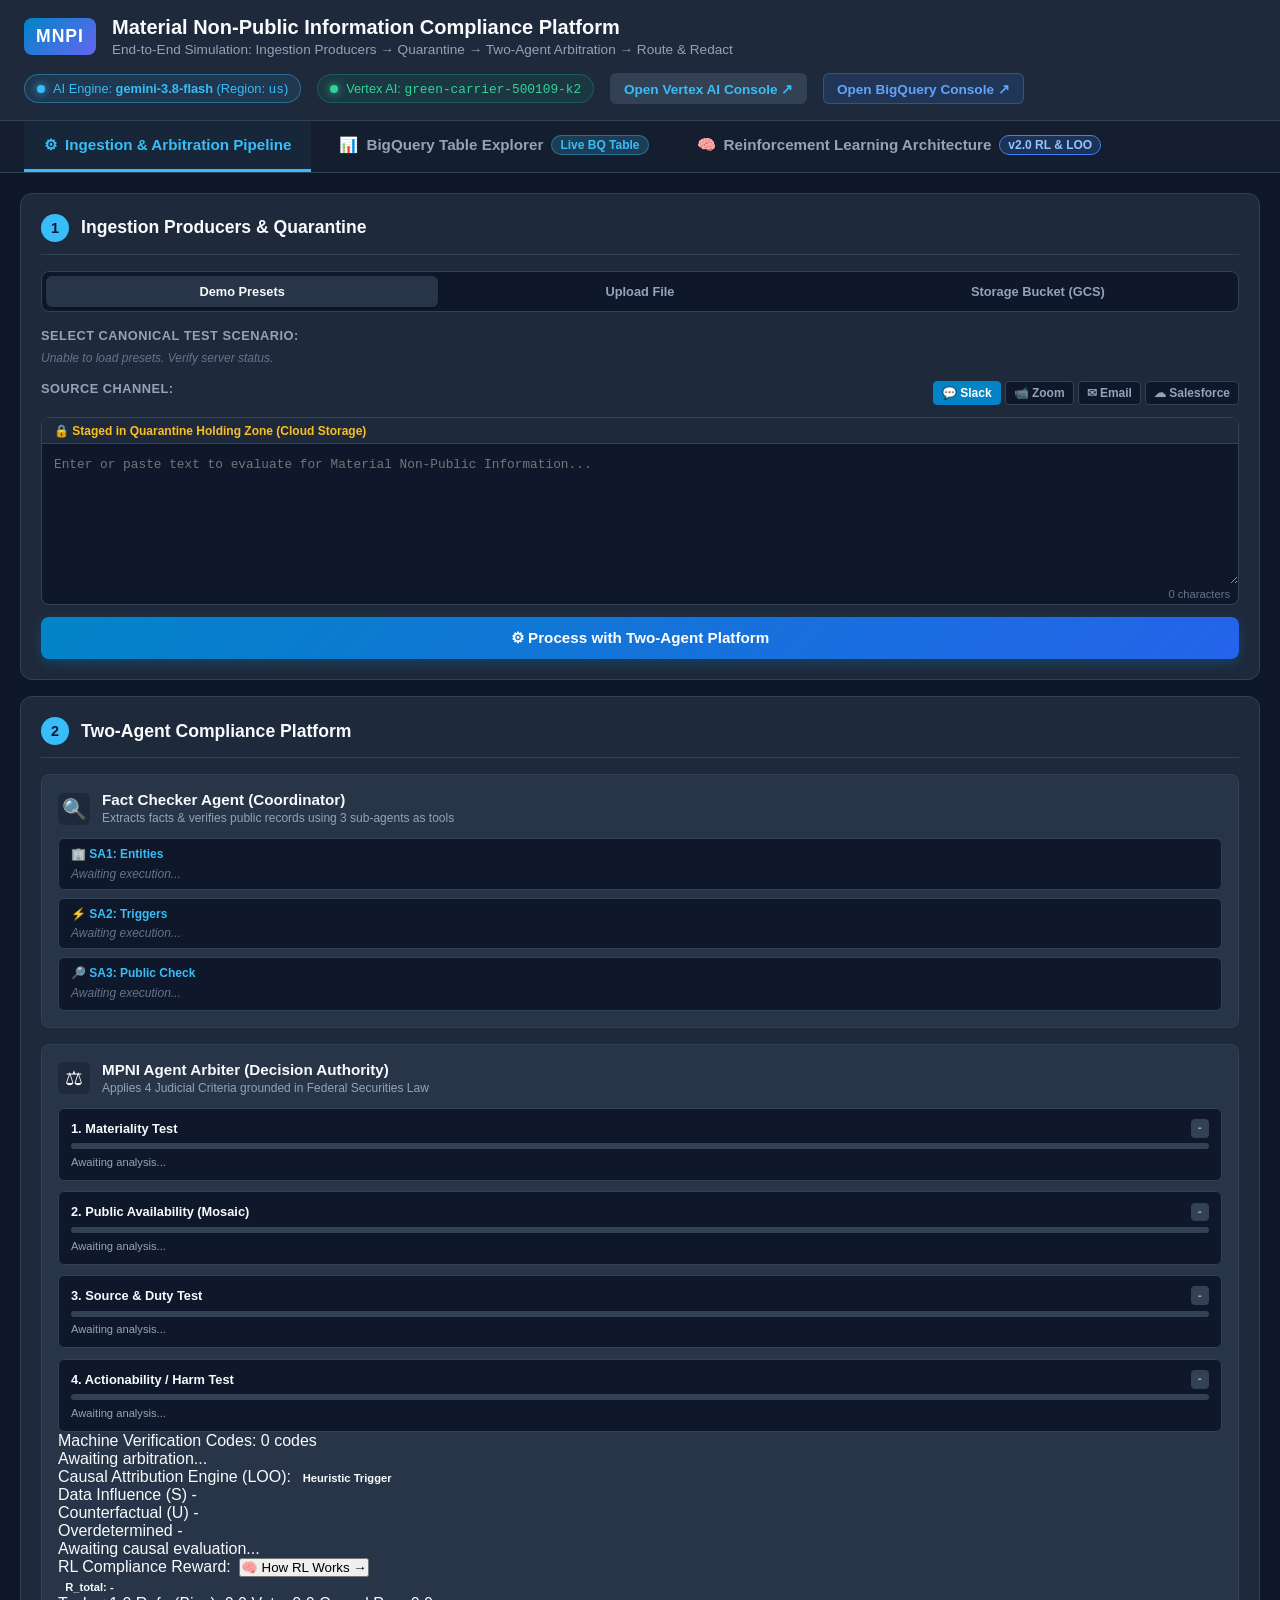
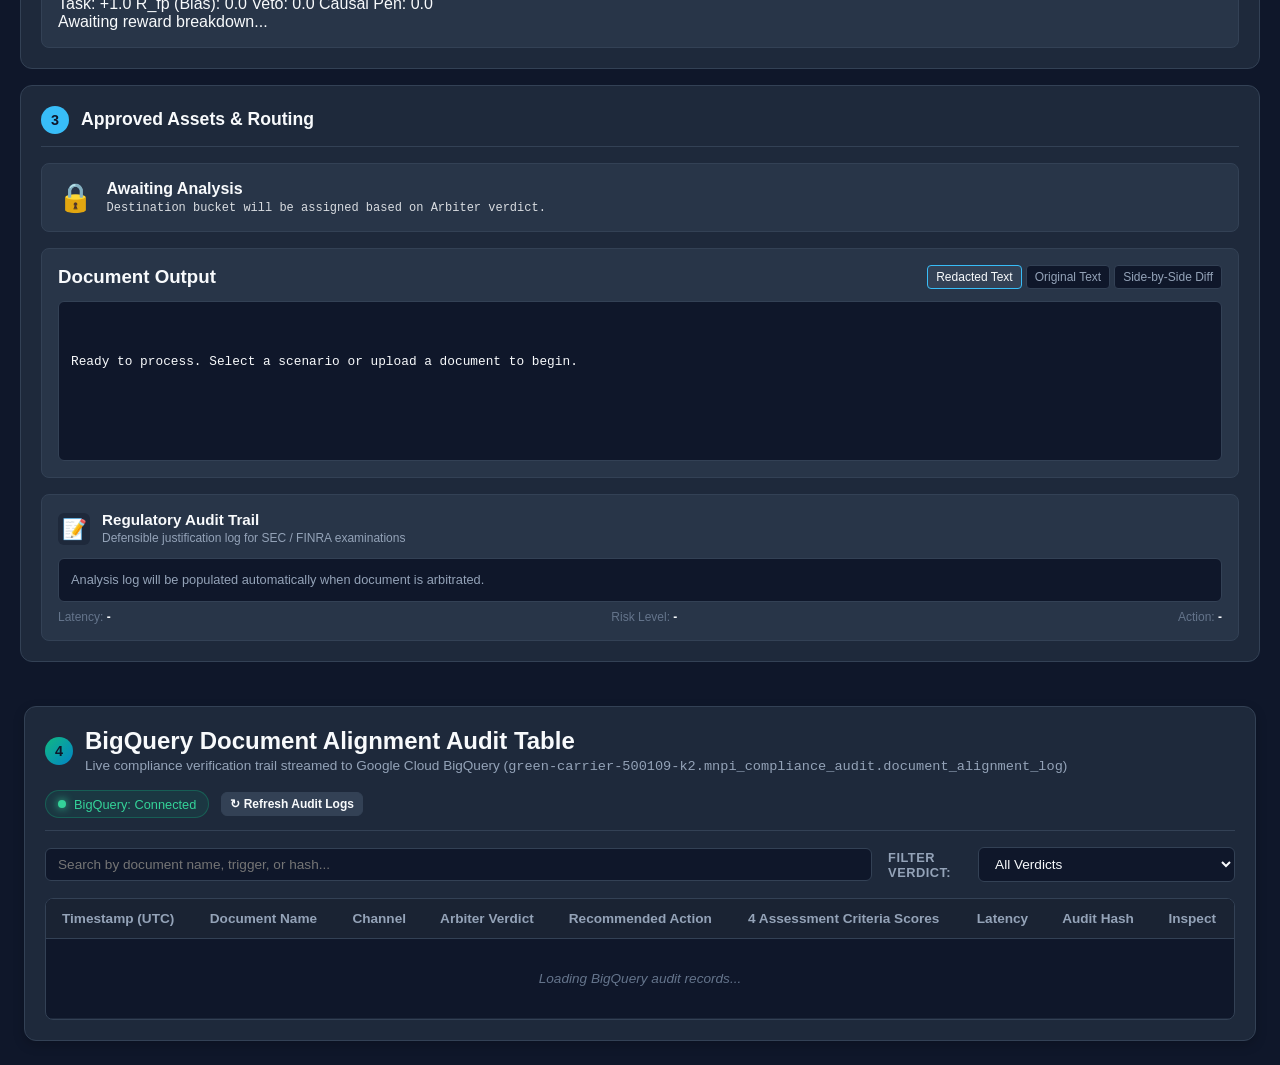
==== commit 2d84a737: "feat(ui): add Reinforcement Learning Architecture & Causal Attribution interactive guide tab" ====
--- a/demo/static/index.html
+++ b/demo/static/index.html
@@ -44,6 +44,11 @@
       <span>BigQuery Table Explorer</span>
       <span id="nav-bq-badge" class="nav-badge">Live BQ Table</span>
     </button>
+    <button id="nav-btn-rl" class="main-nav-btn">
+      <span class="nav-icon">&#129504;</span>
+      <span>Reinforcement Learning Architecture</span>
+      <span class="nav-badge" style="background: rgba(59, 130, 246, 0.2); color: #93c5fd; border: 1px solid #3b82f6;">v2.0 RL &amp; LOO</span>
+    </button>
   </nav>
 
   <!-- VIEW 1: INGESTION & ARBITRATION PIPELINE -->
@@ -287,7 +292,10 @@
           <!-- RL Reward Multi-Objective Shaping -->
           <div class="rl-section">
             <div class="sub-header-row">
-              <span class="sub-header-title">RL Compliance Reward:</span>
+              <div style="display: flex; align-items: center; gap: 0.5rem;">
+                <span class="sub-header-title">RL Compliance Reward:</span>
+                <button id="btn-open-rl-guide" class="btn-guide-link" title="Open Reinforcement Learning Architecture Guide">&#129504; How RL Works &rarr;</button>
+              </div>
               <span id="rl-total-badge" class="badge-chip total-reward-badge">R_total: -</span>
             </div>
             <div class="rl-chips-row">
@@ -568,6 +576,197 @@
     </div>
   </div><!-- /view-bigquery -->
 
+  <!-- VIEW 3: REINFORCEMENT LEARNING & CAUSAL ATTRIBUTION GUIDE -->
+  <div id="view-rl-explainer" class="app-view hidden">
+    <div class="rl-guide-container">
+      <!-- HERO HEADER -->
+      <div class="rl-guide-hero">
+        <div class="rl-hero-badge">Reinforcement Learning Architecture v2.0</div>
+        <h1>How Reinforcement Learning &amp; Causal Attribution Work</h1>
+        <p class="rl-hero-subtitle">
+          Eliminating the dual dilemma of autonomous compliance: preventing catastrophic insider trading leaks
+          while eradicating hyper-conservative false alarms on verified public news.
+        </p>
+      </div>
+
+      <!-- THREE CORE PILLARS GRID -->
+      <div class="rl-pillars-grid">
+        <div class="rl-pillar-card">
+          <div class="pillar-icon">⚖️</div>
+          <h3>1. Multi-Objective Reward Shaping</h3>
+          <p>
+            The Decision Authority Arbiter is scored on a multi-term reward model: rewarding correct leak neutralization while heavily penalizing unredacted dissemination (<span class="code-text">&lambda;<sub>veto</sub> = -10.0</span>) and false-positive over-blocking (<span class="code-text">R<sub>fp</sub> = -4.0</span>).
+          </p>
+        </div>
+        <div class="rl-pillar-card">
+          <div class="pillar-icon">🔍</div>
+          <h3>2. Causal Attribution Engine (LOO)</h3>
+          <p>
+            Counterfactual Leave-One-Out (LOO) ablation isolates sensitive data signals (<span class="code-text">S<sub>influence</sub></span>) from prompt context (<span class="code-text">U</span>). Multi-leak cluster ablation resolves causal overdetermination.
+          </p>
+        </div>
+        <div class="rl-pillar-card">
+          <div class="pillar-icon">🚀</div>
+          <h3>3. DPO Margin Filtering (&Delta;R &ge; 2.5)</h3>
+          <p>
+            Direct Preference Optimization pairs <span class="code-text">(y<sub>win</sub>, y<sub>lose</sub>)</span> are filtered by minimum reward margin to guarantee high-leverage fine-tuning stability and eliminate noisy feedback.
+          </p>
+        </div>
+      </div>
+
+      <!-- SECTION: THE REWARD FORMULA WALKTHROUGH -->
+      <div class="rl-section-card">
+        <div class="card-section-header">
+          <h2>The Compliance Reward Formula</h2>
+          <span class="formula-badge">Mathematical Objective Function</span>
+        </div>
+        <div class="formula-box">
+          <code>R<sub>total</sub> = R<sub>task</sub> + &lambda;<sub>veto</sub> &middot; &Iopf;(Veto) + &sum; w<sub>k</sub> &middot; CodePenalty(C<sub>k</sub>) - &gamma; &middot; S<sub>influence</sub> - R<sub>fp</sub></code>
+        </div>
+        <div class="formula-terms-grid">
+          <div class="term-card">
+            <div class="term-header">
+              <span class="term-name">R<sub>task</sub> = +1.0</span>
+              <span class="term-type reward">Task Baseline</span>
+            </div>
+            <p>Execution reward awarded for producing structured judicial rationale, applying the 4 legal criteria, and generating actionable routing directives.</p>
+          </div>
+          <div class="term-card">
+            <div class="term-header">
+              <span class="term-name">&lambda;<sub>veto</sub> = -10.0</span>
+              <span class="term-type penalty">Catastrophic Veto</span>
+            </div>
+            <p>Triggered whenever actual Material Non-Public Information is present in the source communication and the agent attempts to approve direct release.</p>
+          </div>
+          <div class="term-card">
+            <div class="term-header">
+              <span class="term-name">R<sub>fp</sub> = -4.0</span>
+              <span class="term-type penalty">Anti-Conservative Bias</span>
+            </div>
+            <p><strong>Fixes "Paranoid Agent" syndrome:</strong> Heavily penalizes the model if it blocks or redacts verified public news wires, SEC filings, or routine immaterial chatter.</p>
+          </div>
+          <div class="term-card">
+            <div class="term-header">
+              <span class="term-name">-&gamma; &middot; S<sub>influence</sub> (&gamma; = 2.0)</span>
+              <span class="term-type adjustment">Causal Penalty</span>
+            </div>
+            <p>Penalizes decisions where confidential insider intelligence drove the communication. Drops to zero when sensitive tokens are properly redacted or blocked.</p>
+          </div>
+          <div class="term-card wide">
+            <div class="term-header">
+              <span class="term-name">&sum; w<sub>k</sub> &middot; CodePenalty(C<sub>k</sub>)</span>
+              <span class="term-type mixed">Machine Verification Codes</span>
+            </div>
+            <p>Standardized machine codes ensure granular, auditable evaluation across all 4 legal criteria:</p>
+            <div class="codes-demo-row">
+              <span class="code-pill violation">MAT_01_MARKET_MOVING_MA (-3.0)</span>
+              <span class="code-pill violation">MOSAIC_02_CONFIRMED_NON_PUBLIC (-2.0)</span>
+              <span class="code-pill violation">DUTY_01_EXPLICIT_SECRECY_MARKER (-2.5)</span>
+              <span class="code-pill violation">HARM_01_FRONT_RUNNING_EXPOSURE (-3.0)</span>
+              <span class="code-pill cleared">MAT_CLEARED_DE_MINIMIS (+1.0)</span>
+              <span class="code-pill cleared">MOSAIC_01_VERIFIED_PUBLIC_WIRE (+1.5)</span>
+              <span class="code-pill cleared">DUTY_CLEARED_EXTERNAL_SOURCE (+1.0)</span>
+              <span class="code-pill cleared">HARM_CLEARED_BENIGN (+1.0)</span>
+            </div>
+          </div>
+        </div>
+      </div>
+
+      <!-- SECTION: CAUSAL ATTRIBUTION & OVERDETERMINATION -->
+      <div class="rl-section-card">
+        <div class="card-section-header">
+          <h2>Causal Attribution Engine &amp; Counterfactual Ablation</h2>
+          <span class="formula-badge">Leave-One-Out (LOO) v2.0</span>
+        </div>
+        <div class="causal-explainer-grid">
+          <div class="causal-box">
+            <h3>⚡ Hierarchical Gating Rule (Latency Optimization)</h3>
+            <p>Running LLM ablations on every communication adds token latency and API cost. We implement a confidence pre-filter:</p>
+            <ul class="gating-list">
+              <li><strong>S<sub>full</sub> &lt; 0.40:</strong> Cleared as public / benign. <em>Ablation skipped</em> (saves ~65% latency).</li>
+              <li><strong>S<sub>full</sub> &gt; 0.85:</strong> Violation is decisively certain. <em>Ablation skipped</em> to conserve cost.</li>
+              <li><strong>0.40 &le; S<sub>full</sub> &le; 0.85:</strong> <em>Borderline Confidence Zone</em>. Triggers deep counterfactual ablation.</li>
+            </ul>
+          </div>
+          <div class="causal-box">
+            <h3>🧩 Multi-Leak Causal Overdetermination</h3>
+            <p>If a leaked document contains both an internal codename (<em>"Project Titan"</em>) and an acquisition value (<em>"$2.4B"</em>), single-token LOO fails because masking either token leaves the other active (producing an artificially low &Delta;S).</p>
+            <div class="formula-callout">
+              <code>S<sub>joint</sub> = P(Violation | Prompt + &Copf;) - P(Violation | Prompt + &empty;)</code>
+            </div>
+            <p>When individual deltas are masked but cluster ablation drops violation to zero, the engine flags <strong>is_overdetermined = True</strong> and confirms causal dominance.</p>
+          </div>
+        </div>
+      </div>
+
+      <!-- SECTION: REAL-WORLD SCENARIOS COMPARISON -->
+      <div class="rl-section-card">
+        <div class="card-section-header">
+          <h2>Side-by-Side Reward Comparison</h2>
+          <span class="formula-badge">DPO Selection Condition: &Delta;R &ge; 2.5</span>
+        </div>
+        <div class="scenarios-comparison-grid">
+          <!-- Scenario 1 -->
+          <div class="scenario-box">
+            <div class="scenario-badge critical">Scenario A: Confidential M&A Leak</div>
+            <blockquote class="scenario-quote">
+              "Don't share this yet, but we are finalizing Project Titan to acquire TechCo for $2.4B next Tuesday..."
+            </blockquote>
+            <div class="agent-outcomes">
+              <div class="outcome winning">
+                <div class="outcome-tag">Winning Decision (y<sub>win</sub>)</div>
+                <div class="outcome-verdict">MNPI_CONFIRMED &rarr; BLOCK_COMMUNICATION</div>
+                <div class="outcome-score">Reward: <strong class="pos">+5.00</strong></div>
+                <p class="outcome-desc">Properly catches secrecy marker, verifies non-public status, assigns MAT_01, blocks and redacts leak.</p>
+              </div>
+              <div class="outcome losing">
+                <div class="outcome-tag">Losing Decision (y<sub>lose</sub>)</div>
+                <div class="outcome-verdict">CLEARED &rarr; APPROVE_RELEASE</div>
+                <div class="outcome-score">Reward: <strong class="neg">-14.80</strong></div>
+                <p class="outcome-desc">Catastrophic failure. Triggers &lambda;<sub>veto</sub> (-10.0), code penalties (-3.8), and causal influence penalty.</p>
+              </div>
+            </div>
+            <div class="margin-banner">
+              Reward Margin: <strong>&Delta;R = +5.00 - (-14.80) = +19.80</strong> (&ge; 2.5 &rarr; Accepted into DPO Dataset)
+            </div>
+          </div>
+
+          <!-- Scenario 2 -->
+          <div class="scenario-box">
+            <div class="scenario-badge safe">Scenario B: Routine Public Press Release</div>
+            <blockquote class="scenario-quote">
+              "Target publicly reported Q2 financial results on August 21, confirming 2.7% comparable sales growth..."
+            </blockquote>
+            <div class="agent-outcomes">
+              <div class="outcome winning">
+                <div class="outcome-tag">Winning Decision (y<sub>win</sub>)</div>
+                <div class="outcome-verdict">CLEARED &rarr; APPROVE_RELEASE</div>
+                <div class="outcome-score">Reward: <strong class="pos">+5.50</strong></div>
+                <p class="outcome-desc">Accurately identifies public Form 8-K distribution, assigns MOSAIC_01, approves communication without unnecessary delay.</p>
+              </div>
+              <div class="outcome losing">
+                <div class="outcome-tag">Losing Decision (y<sub>lose</sub>)</div>
+                <div class="outcome-verdict">MNPI_CONFIRMED &rarr; BLOCK_COMMUNICATION</div>
+                <div class="outcome-score">Reward: <strong class="neg">-8.00</strong></div>
+                <p class="outcome-desc">Hyper-conservative false alarm. Triggers R<sub>fp</sub> (-4.0) False Positive penalty for over-blocking public news.</p>
+              </div>
+            </div>
+            <div class="margin-banner">
+              Reward Margin: <strong>&Delta;R = +5.50 - (-8.00) = +13.50</strong> (&ge; 2.5 &rarr; Accepted into DPO Dataset)
+            </div>
+          </div>
+        </div>
+      </div>
+
+      <!-- RETURN / TRY LIVE PIPELINE CALLOUT -->
+      <div style="text-align: center; margin-top: 36px; padding-bottom: 24px;">
+        <button id="btn-rl-back-to-pipeline" class="btn btn-primary" style="padding: 12px 28px; font-size: 15px; border-radius: 8px; font-weight: 600; cursor: pointer; box-shadow: 0 4px 12px rgba(59, 130, 246, 0.3);">
+          &#9881; Return to Live Pipeline &amp; Test Documents
+        </button>
+      </div>
+    </div>
+  </div><!-- /view-rl-explainer -->
+
   <!-- AUDIT DETAIL MODAL -->
   <div id="audit-modal" class="modal-overlay hidden">
     <div class="modal-card">
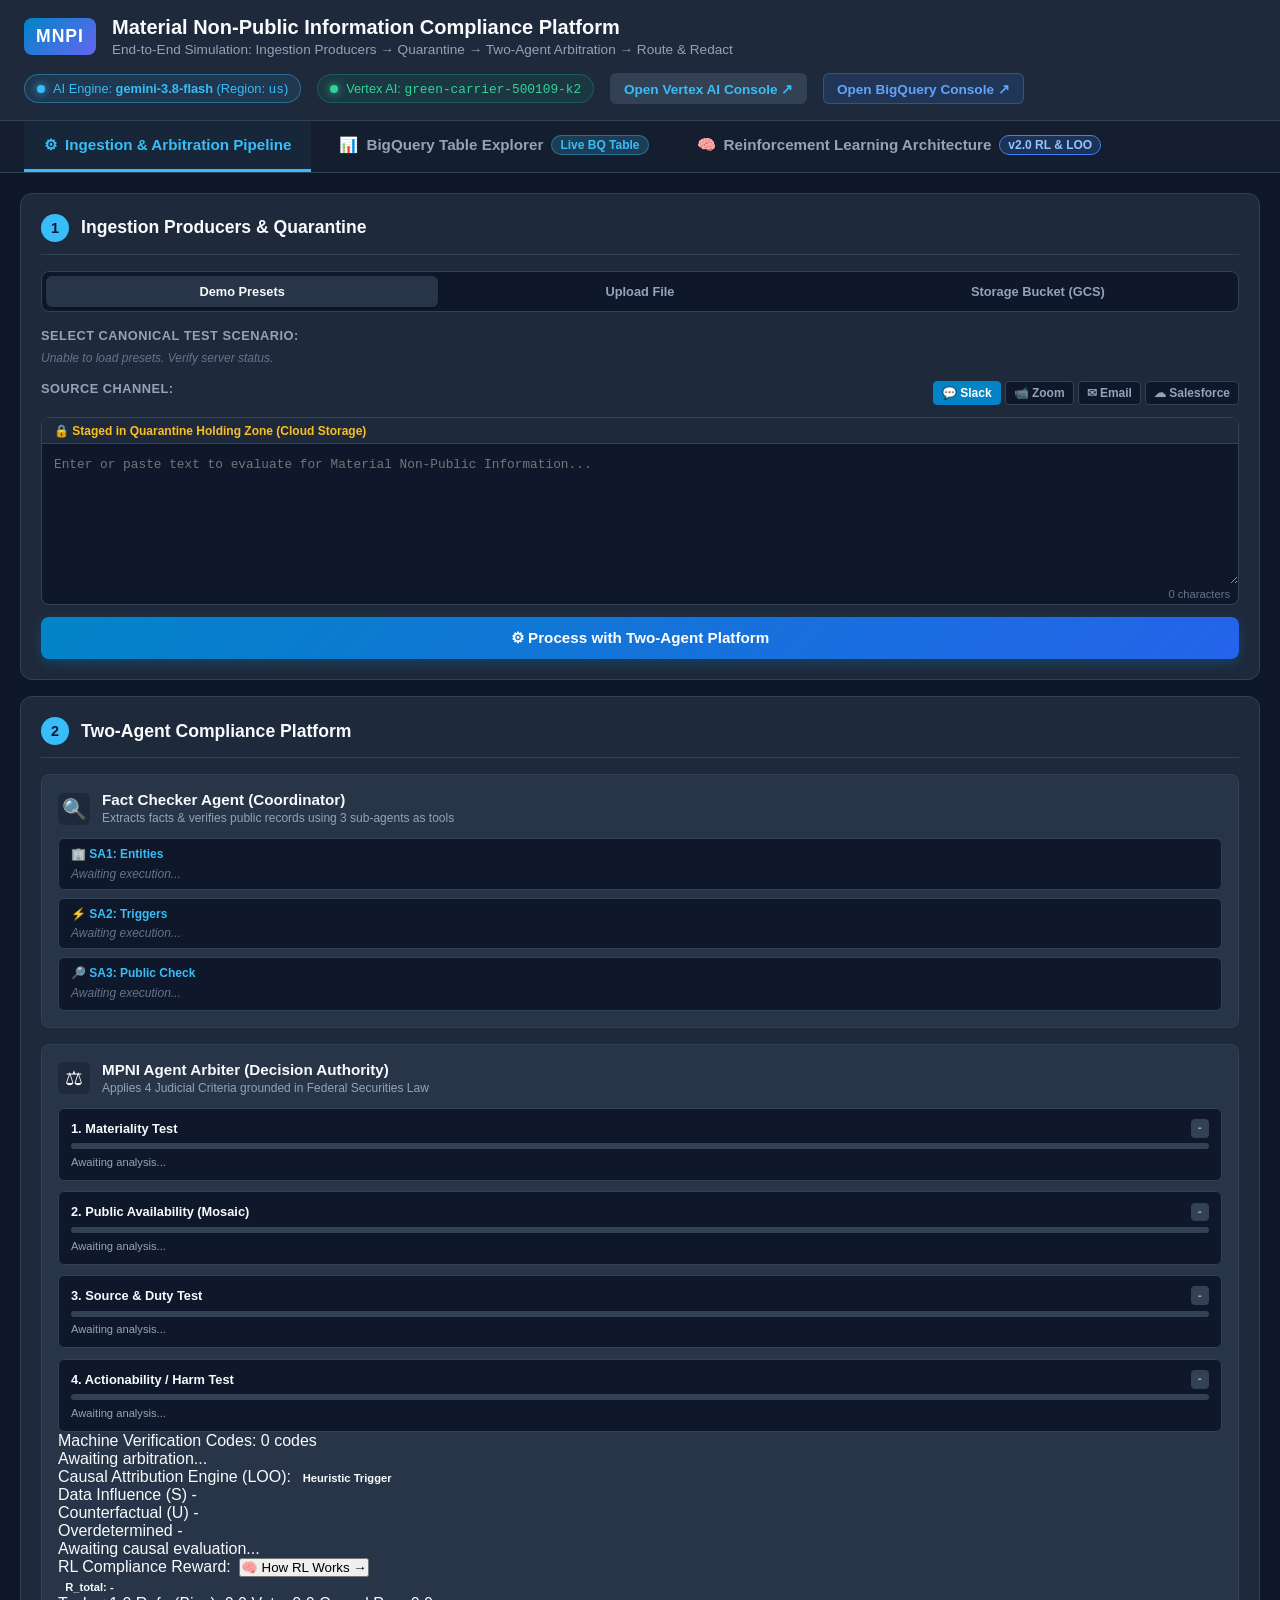
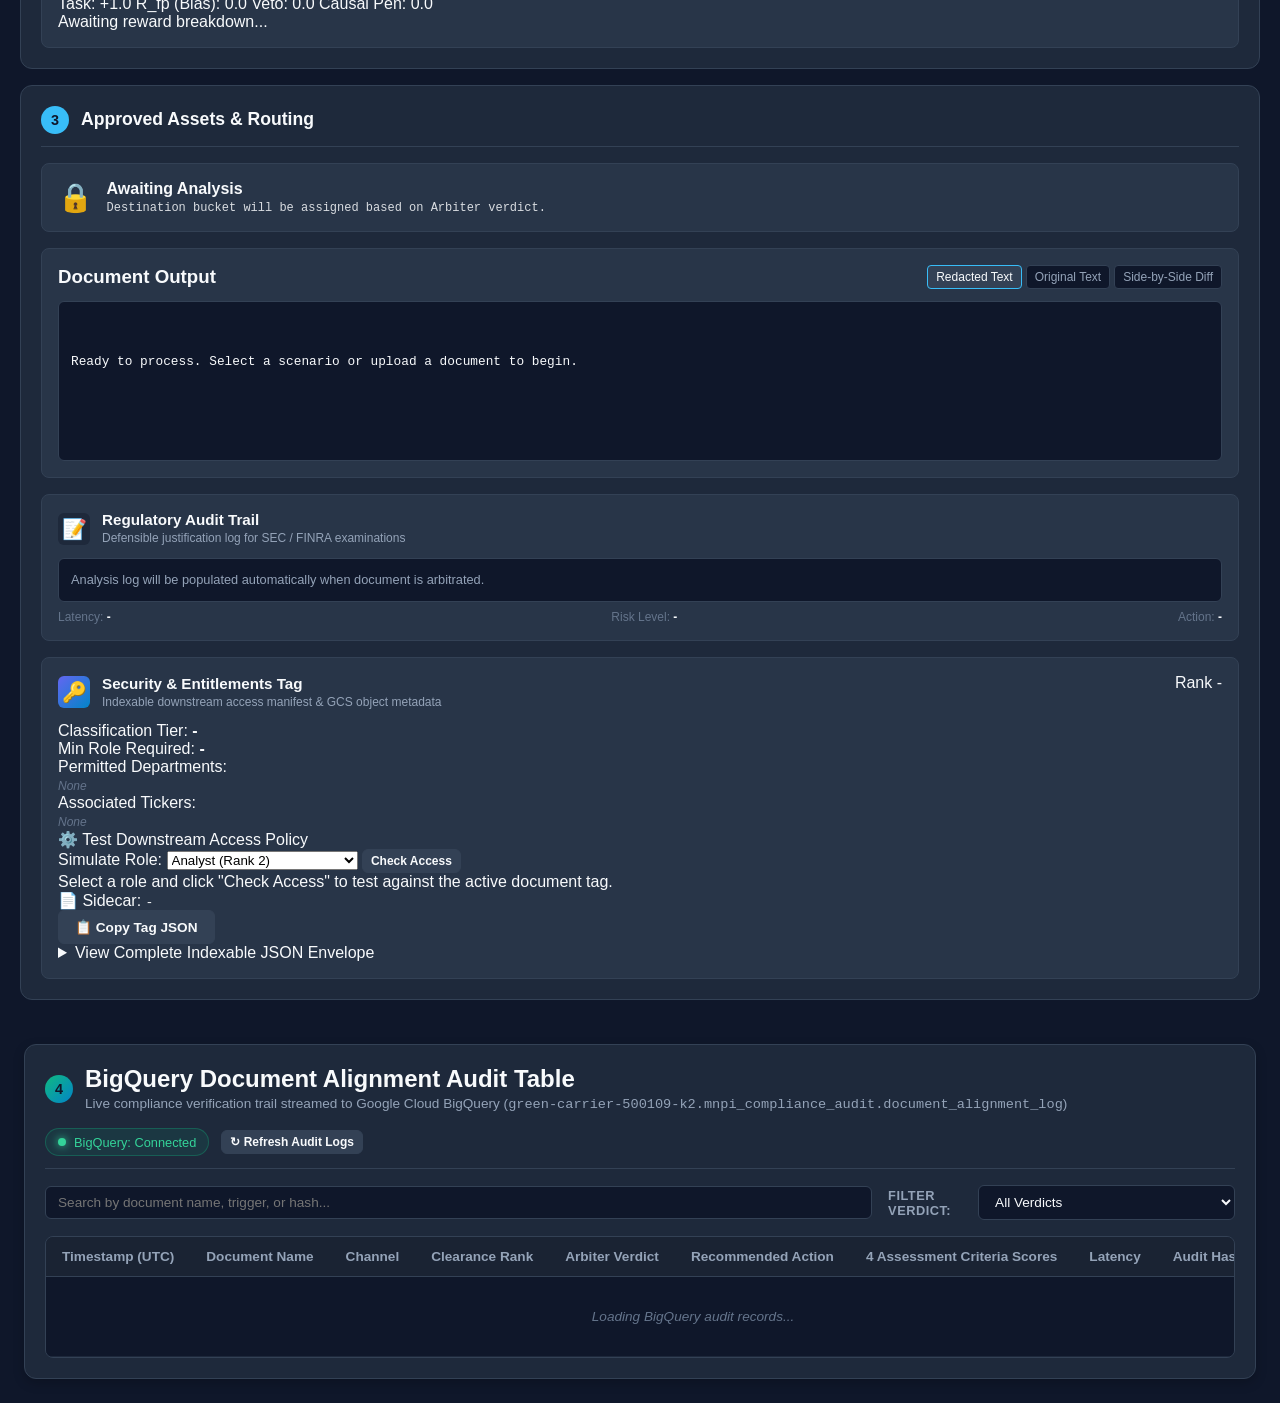
==== commit b2f30490: "feat: implement enterprise indexable security entitlements tagging, sidecar storage, and policy veri" ====
--- a/demo/static/index.html
+++ b/demo/static/index.html
@@ -360,6 +360,75 @@
           <span>Action: <strong id="meta-action">-</strong></span>
         </div>
       </div>
+
+      <!-- SECURITY & ACCESS ENTITLEMENTS TAG CARD -->
+      <div class="card entitlements-card" id="entitlements-card">
+        <div class="card-header">
+          <div class="agent-avatar" style="background: linear-gradient(135deg, #6366f1, #0284c7);">&#128273;</div>
+          <div style="flex: 1;">
+            <div style="display: flex; align-items: center; justify-content: space-between;">
+              <h3>Security &amp; Entitlements Tag</h3>
+              <span id="ent-rank-badge" class="badge-rank rank-none">Rank -</span>
+            </div>
+            <span class="agent-role">Indexable downstream access manifest &amp; GCS object metadata</span>
+          </div>
+        </div>
+
+        <div class="entitlements-body">
+          <div class="entitlements-summary-grid">
+            <div class="ent-item">
+              <span class="ent-label">Classification Tier:</span>
+              <strong id="ent-tier">-</strong>
+            </div>
+            <div class="ent-item">
+              <span class="ent-label">Min Role Required:</span>
+              <strong id="ent-min-role">-</strong>
+            </div>
+            <div class="ent-item full-width">
+              <span class="ent-label">Permitted Departments:</span>
+              <div id="ent-departments" class="ent-chips-wrap"><span class="placeholder-text">None</span></div>
+            </div>
+            <div class="ent-item full-width">
+              <span class="ent-label">Associated Tickers:</span>
+              <div id="ent-tickers" class="ent-chips-wrap"><span class="placeholder-text">None</span></div>
+            </div>
+          </div>
+
+          <!-- Interactive Downstream Access Policy Tester -->
+          <div class="entitlements-simulator">
+            <div class="simulator-title">&#9881;&#65039; Test Downstream Access Policy</div>
+            <div class="simulator-controls">
+              <label for="sim-user-role">Simulate Role:</label>
+              <select id="sim-user-role" class="form-select-sm">
+                <option value="ANALYST">Analyst (Rank 2)</option>
+                <option value="SENIOR_ASSOCIATE">Senior Associate (Rank 3)</option>
+                <option value="VICE_PRESIDENT">Vice President (Rank 4)</option>
+                <option value="LEGAL_COMPLIANCE">Legal / Compliance (Rank 4)</option>
+                <option value="EXTERNAL_GUEST">External / Guest (Rank 1)</option>
+              </select>
+              <button id="btn-test-entitlement" class="btn-secondary btn-sm">Check Access</button>
+            </div>
+            <div id="sim-result-box" class="sim-result-box neutral">
+              Select a role and click &quot;Check Access&quot; to test against the active document tag.
+            </div>
+          </div>
+
+          <!-- Sidecar & GCS Metadata Status -->
+          <div class="sidecar-status-bar">
+            <div>
+              <span class="sidecar-badge">&#128196; Sidecar:</span>
+              <code id="sidecar-filename-label">-</code>
+            </div>
+            <button id="btn-copy-entitlements-json" class="btn-secondary btn-xs">&#128203; Copy Tag JSON</button>
+          </div>
+
+          <!-- Collapsible JSON Tag Viewer -->
+          <details class="entitlements-json-details">
+            <summary>View Complete Indexable JSON Envelope</summary>
+            <pre id="entitlements-json-display" class="code-pre">{ &quot;status&quot;: &quot;No document arbitrated yet&quot; }</pre>
+          </details>
+        </div>
+      </div>
     </section>
   </main>
 
@@ -406,6 +475,7 @@
             <th>Timestamp (UTC)</th>
             <th>Document Name</th>
             <th>Channel</th>
+            <th>Clearance Rank</th>
             <th>Arbiter Verdict</th>
             <th>Recommended Action</th>
             <th>4 Assessment Criteria Scores</th>
@@ -416,7 +486,7 @@
         </thead>
         <tbody id="audit-table-body">
           <tr>
-            <td colspan="9" class="audit-table-loading">Loading BigQuery audit records...</td>
+            <td colspan="10" class="audit-table-loading">Loading BigQuery audit records...</td>
           </tr>
         </tbody>
       </table>
@@ -501,6 +571,7 @@
                 <th>Timestamp (UTC)</th>
                 <th>Document Name</th>
                 <th>Channel</th>
+                <th>Clearance Rank</th>
                 <th>Arbiter Verdict</th>
                 <th>Action</th>
                 <th>4 Assessment Scores</th>
@@ -511,7 +582,7 @@
             </thead>
             <tbody id="bq-explorer-table-body">
               <tr>
-                <td colspan="9" class="audit-table-loading">Loading BigQuery records...</td>
+                <td colspan="10" class="audit-table-loading">Loading BigQuery records...</td>
               </tr>
             </tbody>
           </table>
@@ -553,6 +624,8 @@
     timestamp,
     document_name,
     channel,
+    clearance_rank,
+    entitlements_json,
     verdict,
     risk_level,
     recommended_action,
@@ -620,34 +693,34 @@
           <h2>The Compliance Reward Formula</h2>
           <span class="formula-badge">Mathematical Objective Function</span>
         </div>
-        <div class="formula-box">
-          <code>R<sub>total</sub> = R<sub>task</sub> + &lambda;<sub>veto</sub> &middot; &Iopf;(Veto) + &sum; w<sub>k</sub> &middot; CodePenalty(C<sub>k</sub>) - &gamma; &middot; S<sub>influence</sub> - R<sub>fp</sub></code>
+        <div class="formula-box" id="dynamic-formula-display">
+          <code>R<sub>total</sub> = <span id="formula-term-rtask">+1.00</span> + <span id="formula-term-veto">(-10.00)</span> &middot; &Iopf;(Veto) + &sum; w<sub>k</sub> &middot; CodePenalty(C<sub>k</sub>) - <span id="formula-term-gamma">2.00</span> &middot; S<sub>influence</sub> - <span id="formula-term-rfp">(-4.00)</span></code>
         </div>
         <div class="formula-terms-grid">
           <div class="term-card">
             <div class="term-header">
-              <span class="term-name">R<sub>task</sub> = +1.0</span>
+              <span class="term-name" id="display-card-rtask">R<sub>task</sub> = +1.0</span>
               <span class="term-type reward">Task Baseline</span>
             </div>
             <p>Execution reward awarded for producing structured judicial rationale, applying the 4 legal criteria, and generating actionable routing directives.</p>
           </div>
           <div class="term-card">
             <div class="term-header">
-              <span class="term-name">&lambda;<sub>veto</sub> = -10.0</span>
+              <span class="term-name" id="display-card-veto">&lambda;<sub>veto</sub> = -10.0</span>
               <span class="term-type penalty">Catastrophic Veto</span>
             </div>
             <p>Triggered whenever actual Material Non-Public Information is present in the source communication and the agent attempts to approve direct release.</p>
           </div>
           <div class="term-card">
             <div class="term-header">
-              <span class="term-name">R<sub>fp</sub> = -4.0</span>
+              <span class="term-name" id="display-card-rfp">R<sub>fp</sub> = -4.0</span>
               <span class="term-type penalty">Anti-Conservative Bias</span>
             </div>
             <p><strong>Fixes "Paranoid Agent" syndrome:</strong> Heavily penalizes the model if it blocks or redacts verified public news wires, SEC filings, or routine immaterial chatter.</p>
           </div>
           <div class="term-card">
             <div class="term-header">
-              <span class="term-name">-&gamma; &middot; S<sub>influence</sub> (&gamma; = 2.0)</span>
+              <span class="term-name" id="display-card-gamma">-&gamma; &middot; S<sub>influence</sub> (&gamma; = 2.0)</span>
               <span class="term-type adjustment">Causal Penalty</span>
             </div>
             <p>Penalizes decisions where confidential insider intelligence drove the communication. Drops to zero when sensitive tokens are properly redacted or blocked.</p>
@@ -659,7 +732,7 @@
             </div>
             <p>Standardized machine codes ensure granular, auditable evaluation across all 4 legal criteria:</p>
             <div class="codes-demo-row">
-              <span class="code-pill violation">MAT_01_MARKET_MOVING_MA (-3.0)</span>
+              <span class="code-pill violation" id="pill-code-mat01">MAT_01_MARKET_MOVING_MA (<span id="pill-val-mat01">-3.0</span>)</span>
               <span class="code-pill violation">MOSAIC_02_CONFIRMED_NON_PUBLIC (-2.0)</span>
               <span class="code-pill violation">DUTY_01_EXPLICIT_SECRECY_MARKER (-2.5)</span>
               <span class="code-pill violation">HARM_01_FRONT_RUNNING_EXPOSURE (-3.0)</span>
@@ -667,6 +740,136 @@
               <span class="code-pill cleared">MOSAIC_01_VERIFIED_PUBLIC_WIRE (+1.5)</span>
               <span class="code-pill cleared">DUTY_CLEARED_EXTERNAL_SOURCE (+1.0)</span>
               <span class="code-pill cleared">HARM_CLEARED_BENIGN (+1.0)</span>
+            </div>
+          </div>
+        </div>
+
+        <!-- DYNAMIC FORMULA WEIGHT TUNER -->
+        <div class="rl-tuner-card">
+          <div class="card-section-header" style="margin-bottom: 0.5rem;">
+            <div>
+              <h3 style="font-size: 1.15rem; color: #f8fafc; margin-bottom: 0.25rem;">Interactive Formula Weight Simulator &amp; Live Tuner</h3>
+              <p style="font-size: 0.8rem; color: #94a3b8;">Adjust mathematical parameters, observe real-time reward simulations below, and apply weights to the live Arbiter.</p>
+            </div>
+            <div class="tuner-presets-bar">
+              <span class="preset-label">Presets:</span>
+              <button id="preset-balanced" class="btn-preset active" title="Default balanced risk weights">⚖️ Balanced (Default)</button>
+              <button id="preset-strict" class="btn-preset" title="Maximum leak penalty, low tolerance for leaks">🛡️ Strict Zero-Leak</button>
+              <button id="preset-permissive" class="btn-preset" title="Permissive, high penalty on false positives">⚡ Anti-Conservative Bias</button>
+            </div>
+          </div>
+
+          <!-- Sliders Grid -->
+          <div class="rl-sliders-grid">
+            <!-- Slider 1: R_task -->
+            <div class="slider-control-card">
+              <div class="slider-top-row">
+                <label for="slider-r-task">
+                  <strong>R<sub>task</sub></strong>: Base Task Execution Reward
+                </label>
+                <div class="slider-val-badge" id="val-badge-r-task">+1.0</div>
+              </div>
+              <input type="range" id="slider-r-task" min="0" max="5" step="0.1" value="1.0" class="rl-range-slider">
+              <div class="slider-meta">
+                <span>0.0</span>
+                <span class="slider-desc">Execution reward for completing judicial protocol.</span>
+                <span>+5.0</span>
+              </div>
+            </div>
+
+            <!-- Slider 2: lambda_veto -->
+            <div class="slider-control-card danger">
+              <div class="slider-top-row">
+                <label for="slider-lambda-veto">
+                  <strong>&lambda;<sub>veto</sub></strong>: Unredacted Leak Veto Penalty
+                </label>
+                <div class="slider-val-badge negative" id="val-badge-lambda-veto">-10.0</div>
+              </div>
+              <input type="range" id="slider-lambda-veto" min="-25" max="0" step="0.5" value="-10.0" class="rl-range-slider">
+              <div class="slider-meta">
+                <span>-25.0</span>
+                <span class="slider-desc">Catastrophic penalty for leaking unredacted MNPI.</span>
+                <span>0.0</span>
+              </div>
+            </div>
+
+            <!-- Slider 3: R_fp -->
+            <div class="slider-control-card warning">
+              <div class="slider-top-row">
+                <label for="slider-fp-penalty">
+                  <strong>R<sub>fp</sub></strong>: False Positive Penalty (Paranoia)
+                </label>
+                <div class="slider-val-badge negative" id="val-badge-fp-penalty">-4.0</div>
+              </div>
+              <input type="range" id="slider-fp-penalty" min="-15" max="0" step="0.5" value="-4.0" class="rl-range-slider">
+              <div class="slider-meta">
+                <span>-15.0</span>
+                <span class="slider-desc">Penalizes over-blocking verified public news.</span>
+                <span>0.0</span>
+              </div>
+            </div>
+
+            <!-- Slider 4: gamma_causal -->
+            <div class="slider-control-card info">
+              <div class="slider-top-row">
+                <label for="slider-gamma-causal">
+                  <strong>&gamma;</strong>: Causal Influence Factor
+                </label>
+                <div class="slider-val-badge" id="val-badge-gamma-causal">2.0</div>
+              </div>
+              <input type="range" id="slider-gamma-causal" min="0" max="8" step="0.2" value="2.0" class="rl-range-slider">
+              <div class="slider-meta">
+                <span>0.0</span>
+                <span class="slider-desc">Scales causal penalty: -&gamma; &middot; S<sub>influence</sub>.</span>
+                <span>8.0</span>
+              </div>
+            </div>
+
+            <!-- Slider 5: dpo_min_margin -->
+            <div class="slider-control-card purple">
+              <div class="slider-top-row">
+                <label for="slider-dpo-margin">
+                  <strong>&epsilon;<sub>margin</sub></strong>: DPO Acceptance Margin
+                </label>
+                <div class="slider-val-badge" id="val-badge-dpo-margin">&ge; 2.5</div>
+              </div>
+              <input type="range" id="slider-dpo-margin" min="0.5" max="10" step="0.5" value="2.5" class="rl-range-slider">
+              <div class="slider-meta">
+                <span>0.5</span>
+                <span class="slider-desc">Required &Delta;R = R(y<sub>win</sub>) - R(y<sub>lose</sub>) for DPO dataset.</span>
+                <span>10.0</span>
+              </div>
+            </div>
+
+            <!-- Slider 6: MAT_01 Code Weight -->
+            <div class="slider-control-card">
+              <div class="slider-top-row">
+                <label for="slider-weight-mat">
+                  <strong>w<sub>MAT_01</sub></strong>: Market-Moving M&amp;A Code Weight
+                </label>
+                <div class="slider-val-badge negative" id="val-badge-weight-mat">-3.0</div>
+              </div>
+              <input type="range" id="slider-weight-mat" min="-10" max="0" step="0.5" value="-3.0" class="rl-range-slider">
+              <div class="slider-meta">
+                <span>-10.0</span>
+                <span class="slider-desc">Weight penalty for unredacted M&amp;A deal disclosure.</span>
+                <span>0.0</span>
+              </div>
+            </div>
+          </div>
+
+          <!-- Tuner Action Bar -->
+          <div class="tuner-action-bar">
+            <div class="tuner-status-msg" id="tuner-status-msg">
+              <span class="status-indicator live"></span> <span>Formula re-evaluated in real time.</span>
+            </div>
+            <div class="tuner-buttons">
+              <button id="btn-reset-weights" class="btn btn-secondary" style="padding: 8px 16px; font-size: 0.85rem;">
+                &#8634; Reset Defaults
+              </button>
+              <button id="btn-apply-weights" class="btn btn-primary" style="padding: 8px 18px; font-size: 0.85rem; font-weight: 600;">
+                &#128190; Apply Weights to Live Arbiter Pipeline
+              </button>
             </div>
           </div>
         </div>
@@ -716,17 +919,17 @@
               <div class="outcome winning">
                 <div class="outcome-tag">Winning Decision (y<sub>win</sub>)</div>
                 <div class="outcome-verdict">MNPI_CONFIRMED &rarr; BLOCK_COMMUNICATION</div>
-                <div class="outcome-score">Reward: <strong class="pos">+5.00</strong></div>
+                <div class="outcome-score">Reward: <strong class="pos" id="scenario-a-rwin">+5.00</strong></div>
                 <p class="outcome-desc">Properly catches secrecy marker, verifies non-public status, assigns MAT_01, blocks and redacts leak.</p>
               </div>
               <div class="outcome losing">
                 <div class="outcome-tag">Losing Decision (y<sub>lose</sub>)</div>
                 <div class="outcome-verdict">CLEARED &rarr; APPROVE_RELEASE</div>
-                <div class="outcome-score">Reward: <strong class="neg">-14.80</strong></div>
-                <p class="outcome-desc">Catastrophic failure. Triggers &lambda;<sub>veto</sub> (-10.0), code penalties (-3.8), and causal influence penalty.</p>
-              </div>
-            </div>
-            <div class="margin-banner">
+                <div class="outcome-score">Reward: <strong class="neg" id="scenario-a-rlose">-14.80</strong></div>
+                <p class="outcome-desc" id="scenario-a-lose-desc">Catastrophic failure. Triggers &lambda;<sub>veto</sub> (-10.0), code penalties (-3.8), and causal influence penalty.</p>
+              </div>
+            </div>
+            <div class="margin-banner" id="scenario-a-margin-banner">
               Reward Margin: <strong>&Delta;R = +5.00 - (-14.80) = +19.80</strong> (&ge; 2.5 &rarr; Accepted into DPO Dataset)
             </div>
           </div>
@@ -741,17 +944,17 @@
               <div class="outcome winning">
                 <div class="outcome-tag">Winning Decision (y<sub>win</sub>)</div>
                 <div class="outcome-verdict">CLEARED &rarr; APPROVE_RELEASE</div>
-                <div class="outcome-score">Reward: <strong class="pos">+5.50</strong></div>
+                <div class="outcome-score">Reward: <strong class="pos" id="scenario-b-rwin">+5.50</strong></div>
                 <p class="outcome-desc">Accurately identifies public Form 8-K distribution, assigns MOSAIC_01, approves communication without unnecessary delay.</p>
               </div>
               <div class="outcome losing">
                 <div class="outcome-tag">Losing Decision (y<sub>lose</sub>)</div>
                 <div class="outcome-verdict">MNPI_CONFIRMED &rarr; BLOCK_COMMUNICATION</div>
-                <div class="outcome-score">Reward: <strong class="neg">-8.00</strong></div>
-                <p class="outcome-desc">Hyper-conservative false alarm. Triggers R<sub>fp</sub> (-4.0) False Positive penalty for over-blocking public news.</p>
-              </div>
-            </div>
-            <div class="margin-banner">
+                <div class="outcome-score">Reward: <strong class="neg" id="scenario-b-rlose">-8.00</strong></div>
+                <p class="outcome-desc" id="scenario-b-lose-desc">Hyper-conservative false alarm. Triggers R<sub>fp</sub> (-4.0) False Positive penalty for over-blocking public news.</p>
+              </div>
+            </div>
+            <div class="margin-banner" id="scenario-b-margin-banner">
               Reward Margin: <strong>&Delta;R = +5.50 - (-8.00) = +13.50</strong> (&ge; 2.5 &rarr; Accepted into DPO Dataset)
             </div>
           </div>
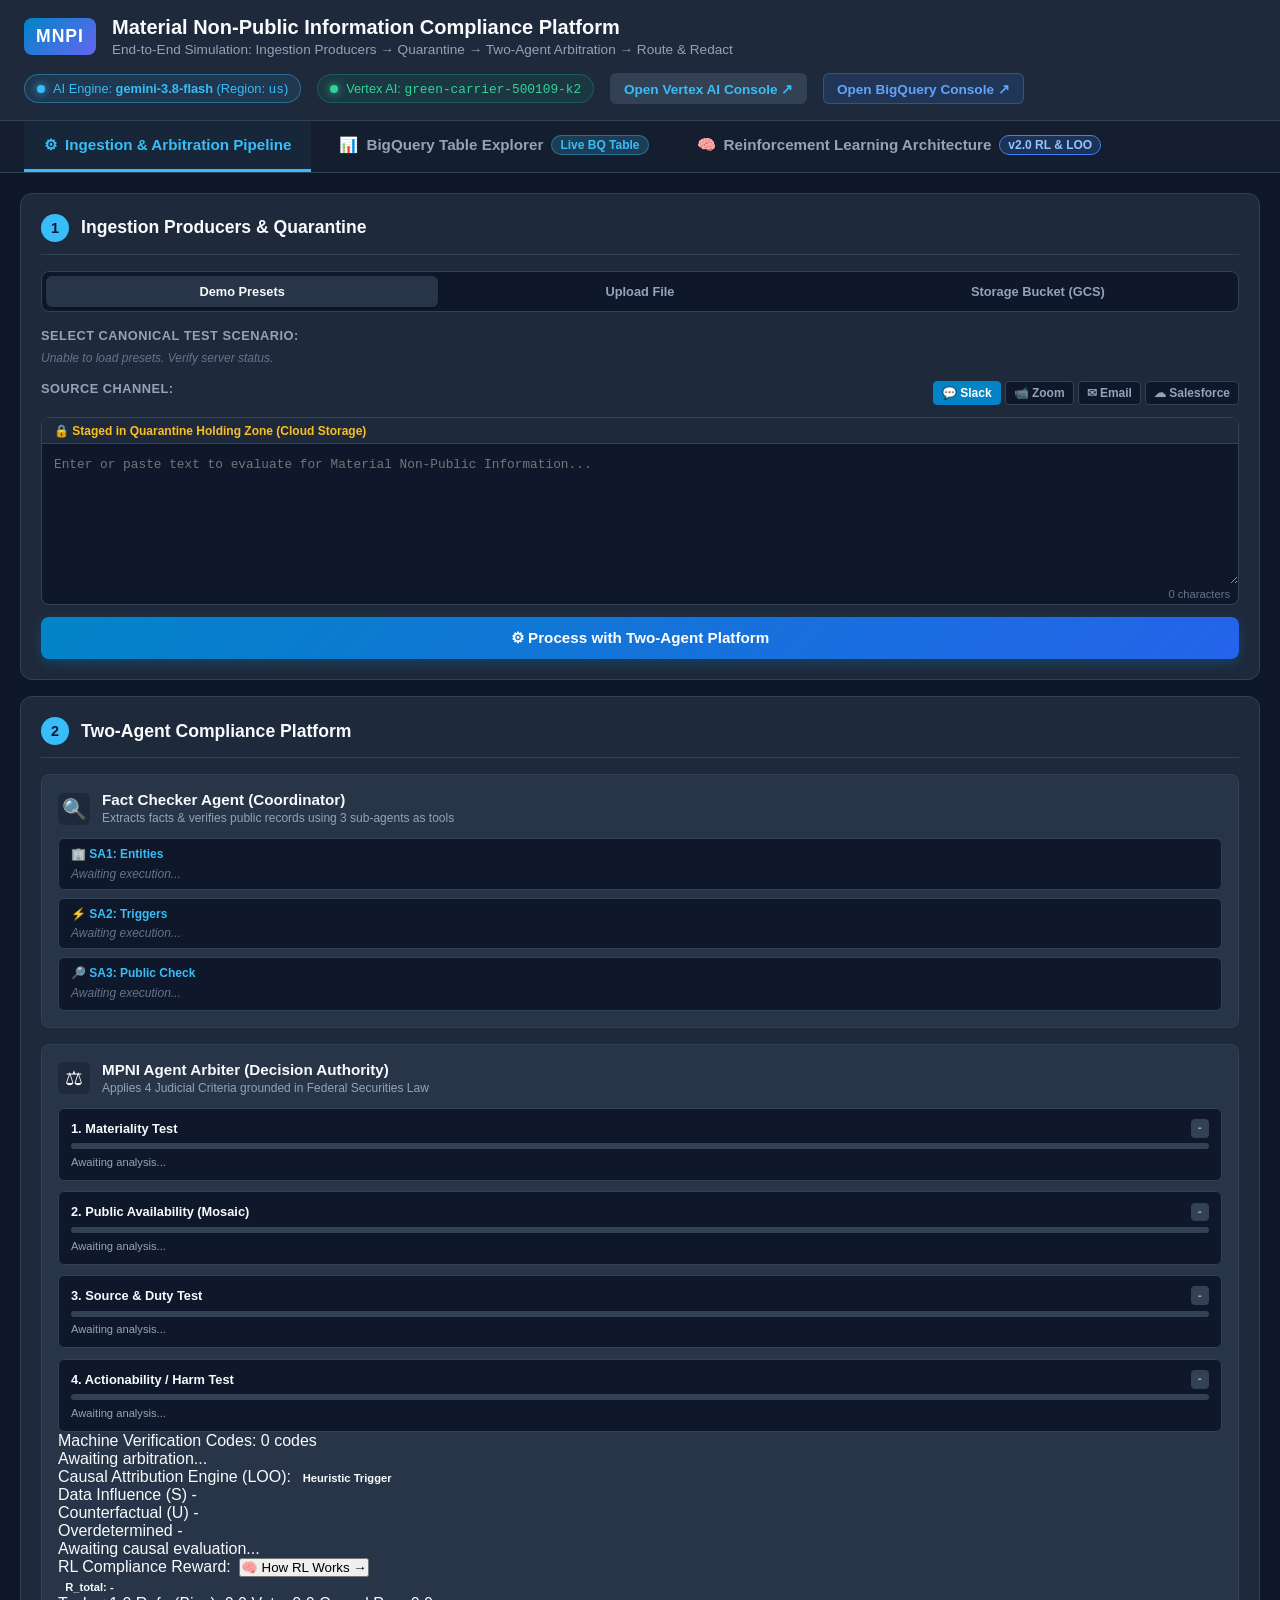
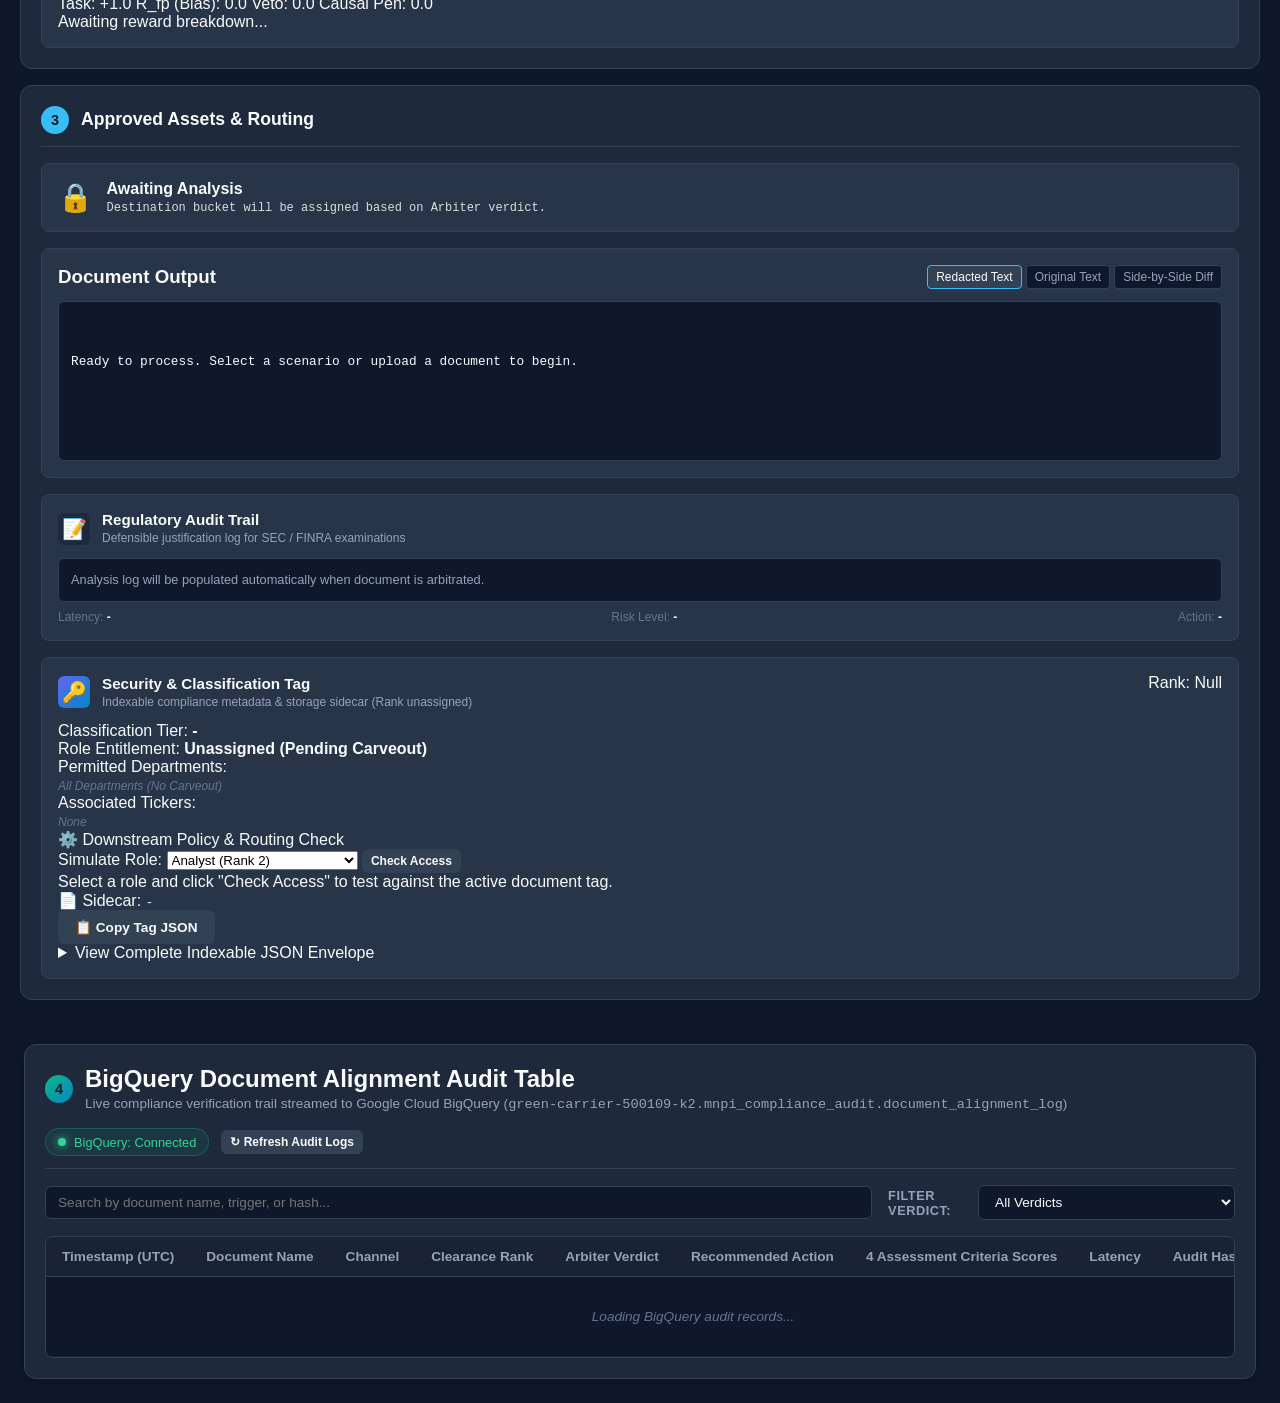
==== commit 47086241: "fix: nullify security clearance rank and role entitlements pending organizational carveout" ====
--- a/demo/static/index.html
+++ b/demo/static/index.html
@@ -367,10 +367,10 @@
           <div class="agent-avatar" style="background: linear-gradient(135deg, #6366f1, #0284c7);">&#128273;</div>
           <div style="flex: 1;">
             <div style="display: flex; align-items: center; justify-content: space-between;">
-              <h3>Security &amp; Entitlements Tag</h3>
-              <span id="ent-rank-badge" class="badge-rank rank-none">Rank -</span>
-            </div>
-            <span class="agent-role">Indexable downstream access manifest &amp; GCS object metadata</span>
+              <h3>Security &amp; Classification Tag</h3>
+              <span id="ent-rank-badge" class="badge-rank rank-null">Rank: Null</span>
+            </div>
+            <span class="agent-role">Indexable compliance metadata &amp; storage sidecar (Rank unassigned)</span>
           </div>
         </div>
 
@@ -381,12 +381,12 @@
               <strong id="ent-tier">-</strong>
             </div>
             <div class="ent-item">
-              <span class="ent-label">Min Role Required:</span>
-              <strong id="ent-min-role">-</strong>
+              <span class="ent-label">Role Entitlement:</span>
+              <strong id="ent-min-role">Unassigned (Pending Carveout)</strong>
             </div>
             <div class="ent-item full-width">
               <span class="ent-label">Permitted Departments:</span>
-              <div id="ent-departments" class="ent-chips-wrap"><span class="placeholder-text">None</span></div>
+              <div id="ent-departments" class="ent-chips-wrap"><span class="placeholder-text">All Departments (No Carveout)</span></div>
             </div>
             <div class="ent-item full-width">
               <span class="ent-label">Associated Tickers:</span>
@@ -396,7 +396,7 @@
 
           <!-- Interactive Downstream Access Policy Tester -->
           <div class="entitlements-simulator">
-            <div class="simulator-title">&#9881;&#65039; Test Downstream Access Policy</div>
+            <div class="simulator-title">&#9881;&#65039; Downstream Policy &amp; Routing Check</div>
             <div class="simulator-controls">
               <label for="sim-user-role">Simulate Role:</label>
               <select id="sim-user-role" class="form-select-sm">
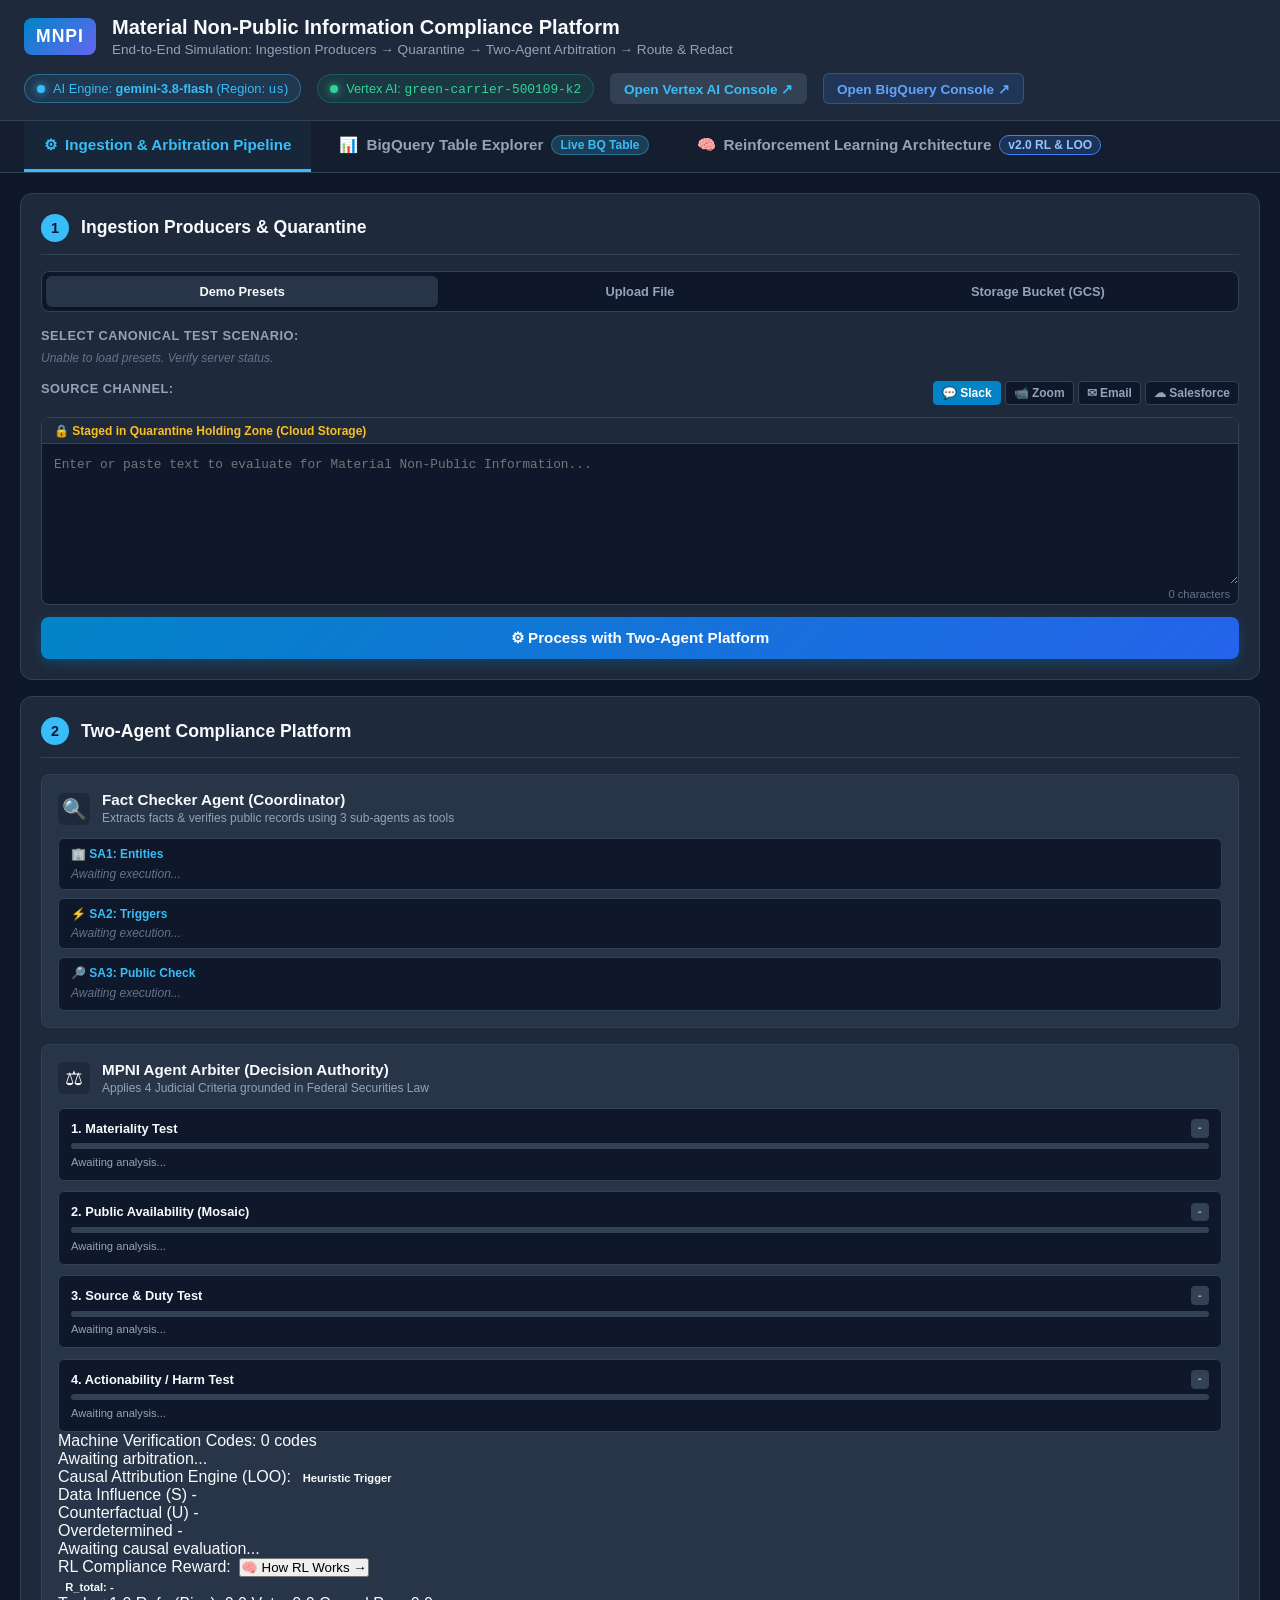
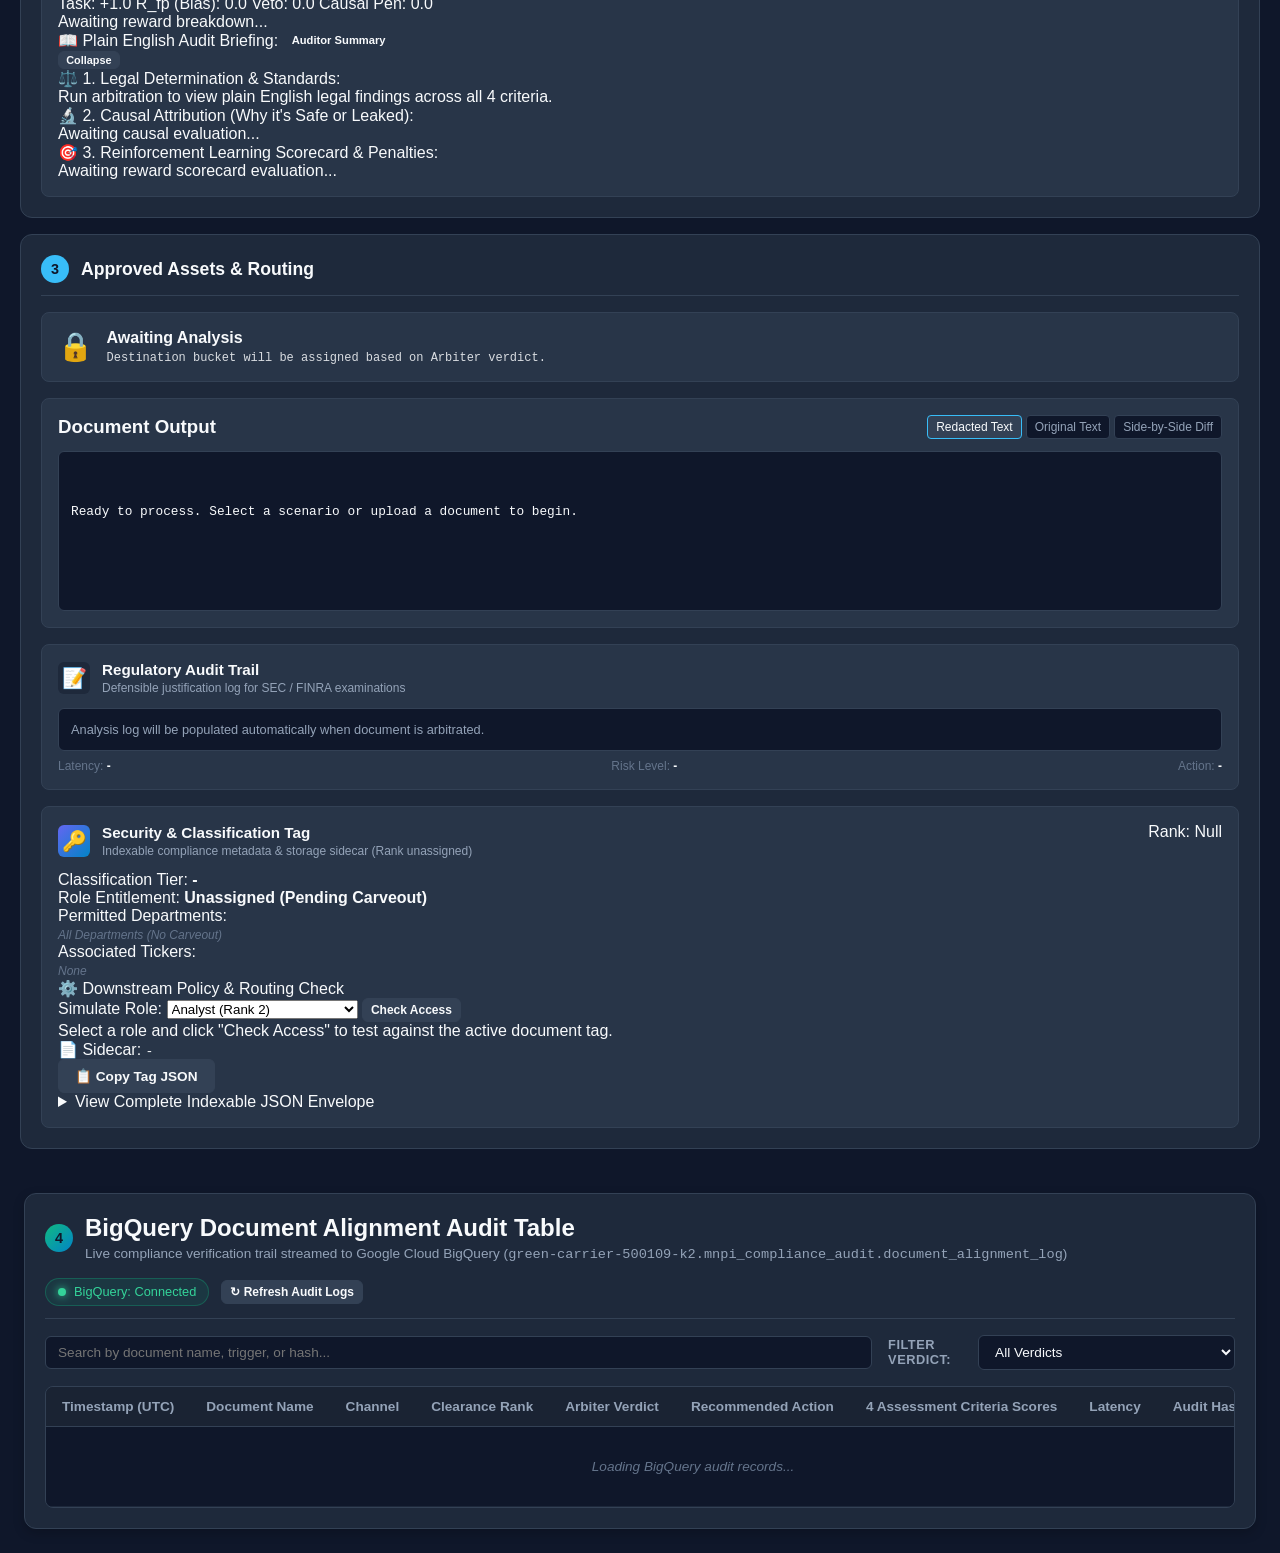
==== commit 7e12a318: "feat: add interactive Plain English Executive Audit Briefing card to Column 2" ====
--- a/demo/static/index.html
+++ b/demo/static/index.html
@@ -305,6 +305,31 @@
               <span id="chip-causal-penalty" class="rl-chip">Causal Pen: 0.0</span>
             </div>
             <div id="rl-rationale-box" class="rl-rationale-text">Awaiting reward breakdown...</div>
+          </div>
+
+          <!-- PLAIN ENGLISH AUDIT & RL EXPLANATION -->
+          <div class="plain-english-section" id="plain-english-section">
+            <div class="sub-header-row">
+              <div style="display: flex; align-items: center; gap: 0.4rem;">
+                <span class="sub-header-title">📖 Plain English Audit Briefing:</span>
+                <span class="badge-chip plain-badge">Auditor Summary</span>
+              </div>
+              <button id="btn-toggle-pe" class="btn-secondary btn-xs" style="padding: 0.15rem 0.45rem; font-size: 0.68rem;">Collapse</button>
+            </div>
+            <div id="plain-english-content" class="plain-english-card">
+              <div class="pe-block">
+                <div class="pe-title"><span class="pe-icon">⚖️</span> 1. Legal Determination &amp; Standards:</div>
+                <div id="pe-legal-summary" class="pe-text">Run arbitration to view plain English legal findings across all 4 criteria.</div>
+              </div>
+              <div class="pe-block">
+                <div class="pe-title"><span class="pe-icon">🔬</span> 2. Causal Attribution (Why it's Safe or Leaked):</div>
+                <div id="pe-causal-summary" class="pe-text">Awaiting causal evaluation...</div>
+              </div>
+              <div class="pe-block">
+                <div class="pe-title"><span class="pe-icon">🎯</span> 3. Reinforcement Learning Scorecard &amp; Penalties:</div>
+                <div id="pe-rl-summary" class="pe-text">Awaiting reward scorecard evaluation...</div>
+              </div>
+            </div>
           </div>
         </div>
       </div>
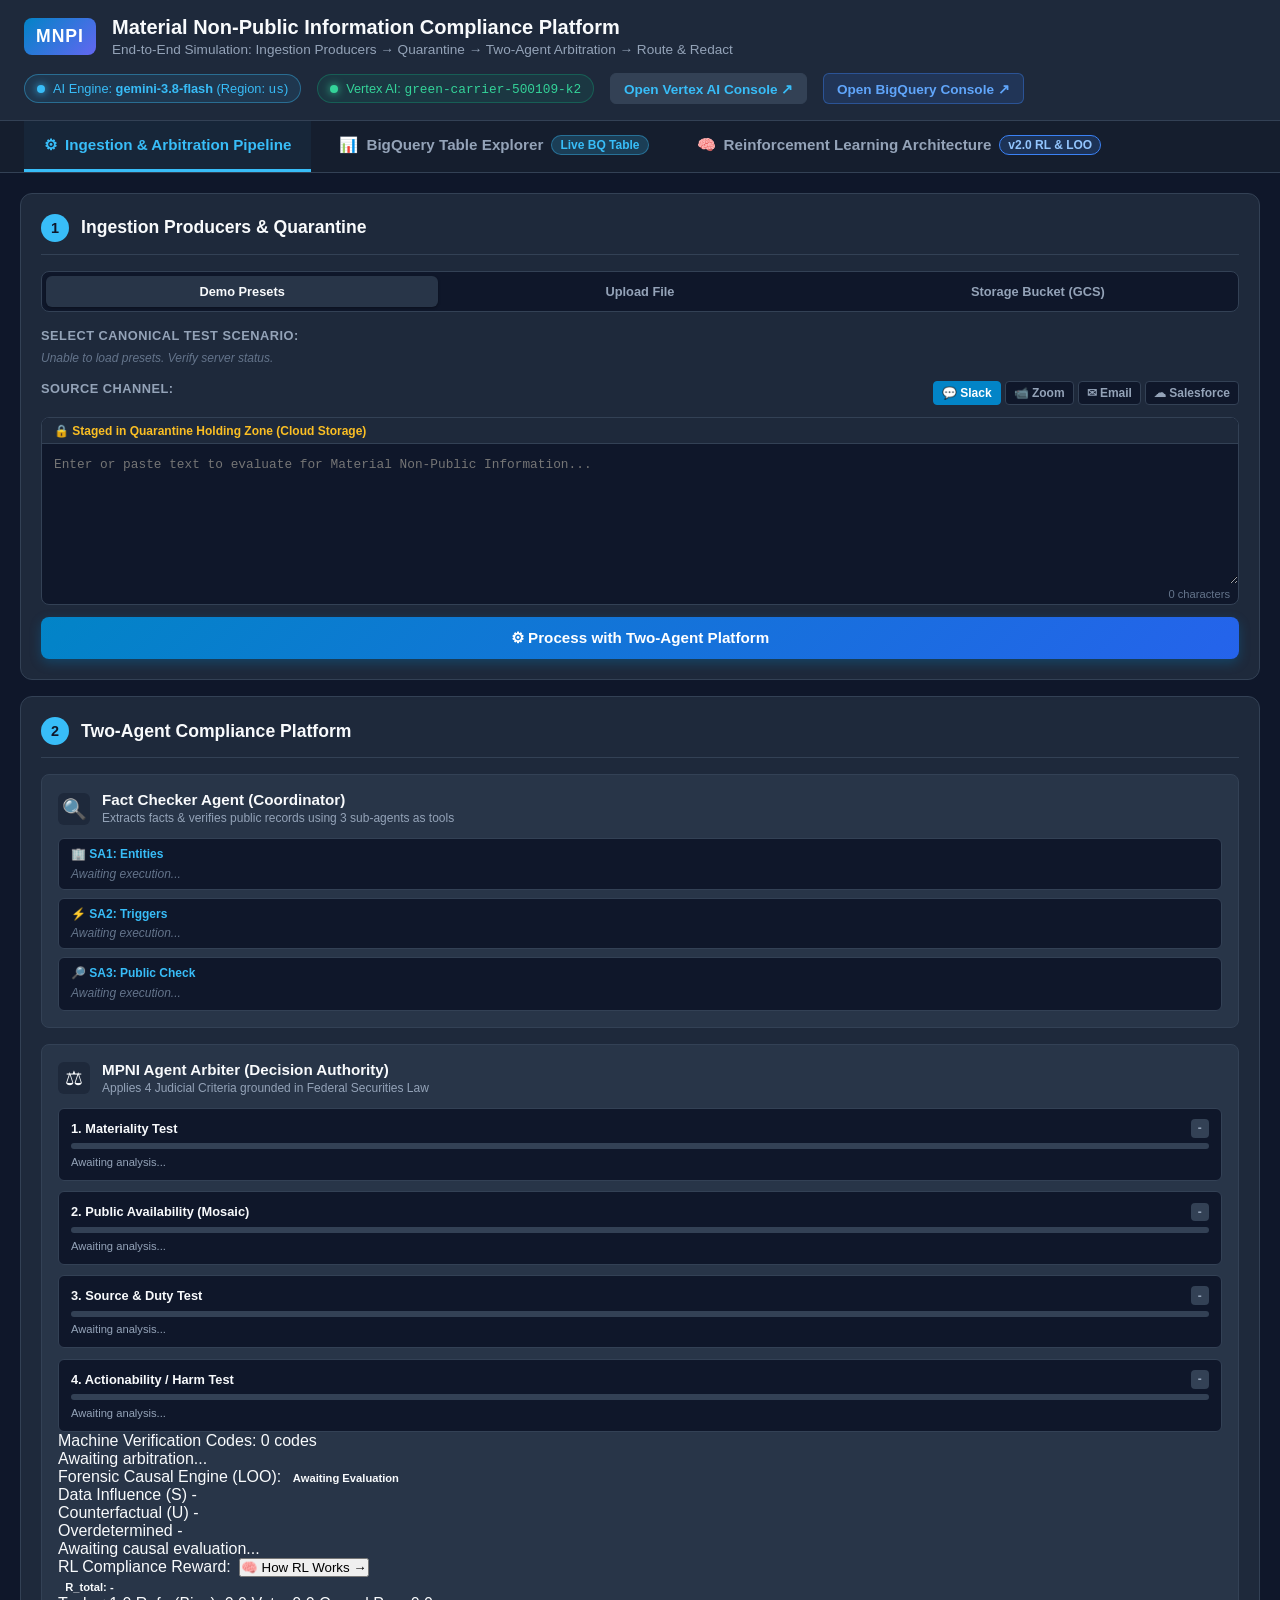
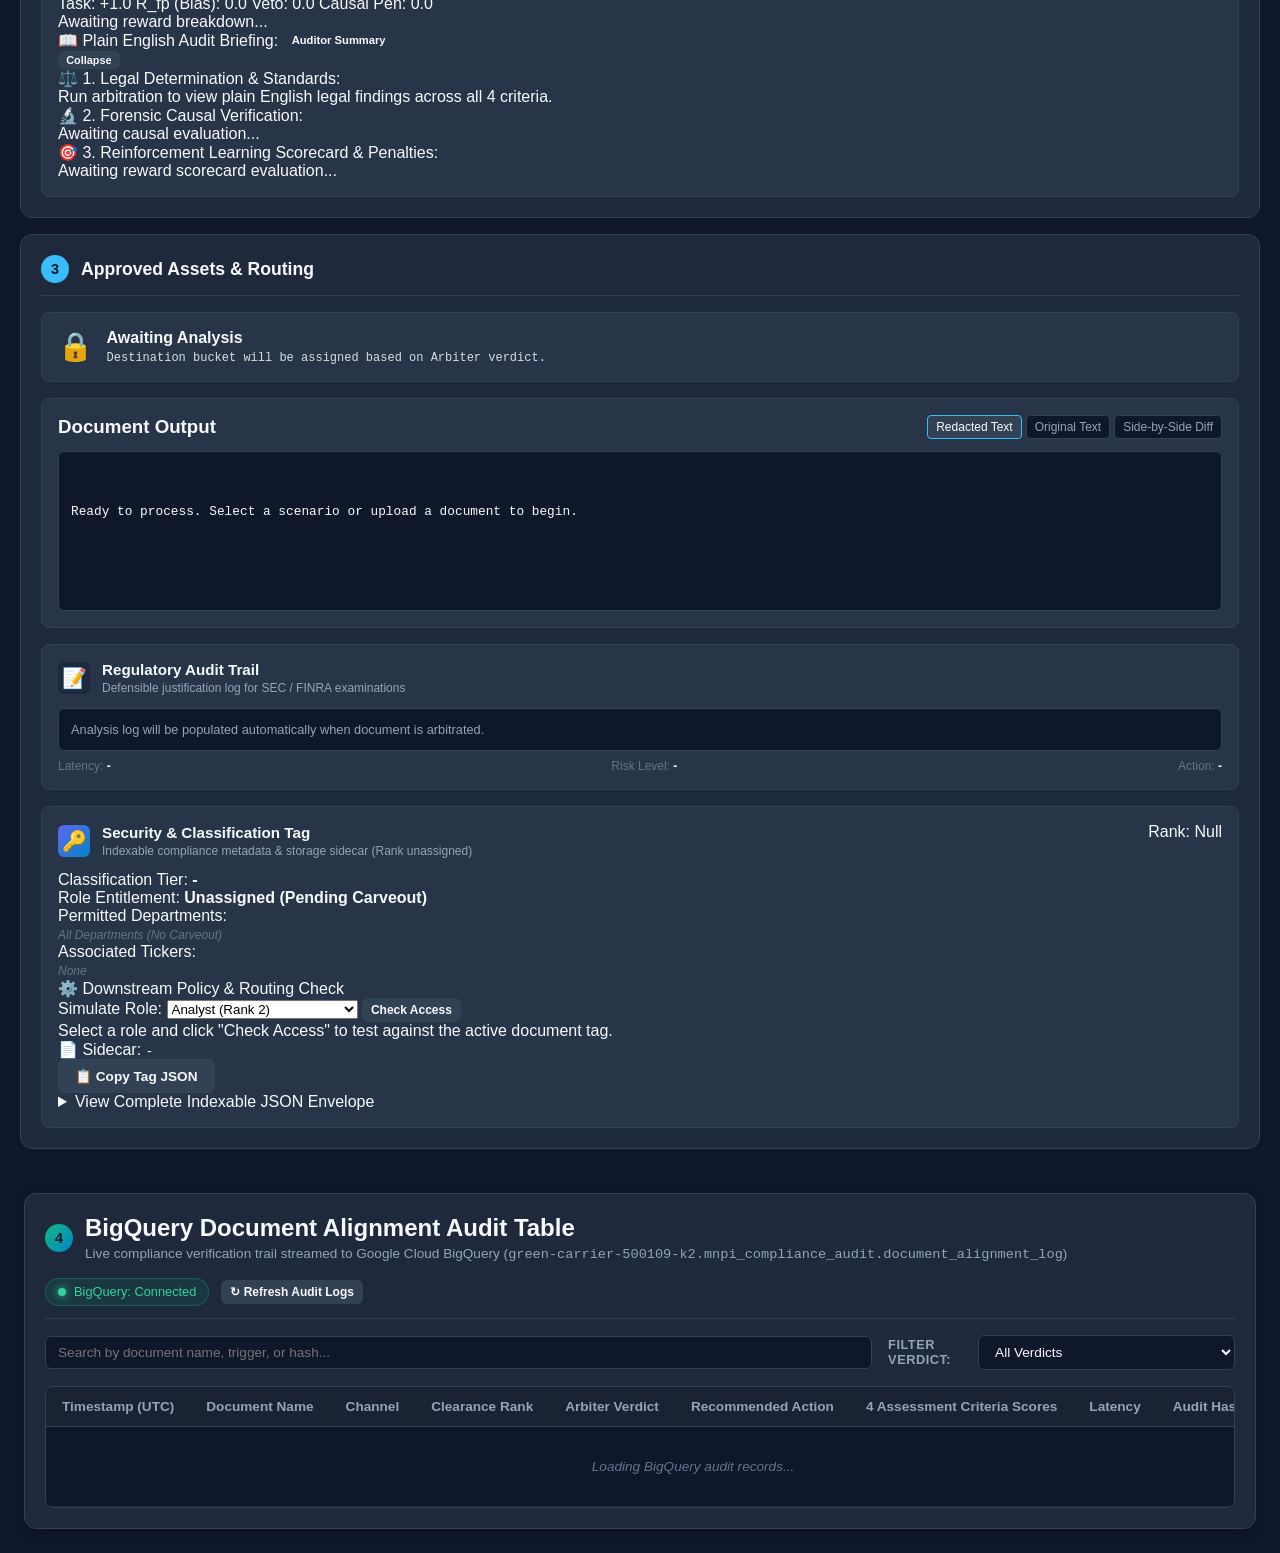
==== commit 28718517: "fix(ui): rephrase causal LOO explanation around gray zone and phrase permutations" ====
--- a/demo/static/index.html
+++ b/demo/static/index.html
@@ -269,8 +269,8 @@
           <!-- Causal Attribution & LOO Engine -->
           <div class="causal-section">
             <div class="sub-header-row">
-              <span class="sub-header-title">Causal Attribution Engine (LOO):</span>
-              <span id="causal-mode-badge" class="badge-chip">Heuristic Trigger</span>
+              <span class="sub-header-title">Forensic Causal Engine (LOO):</span>
+              <span id="causal-mode-badge" class="badge-chip">Awaiting Evaluation</span>
             </div>
             <div class="causal-metrics-grid">
               <div class="metric-card">
@@ -322,7 +322,7 @@
                 <div id="pe-legal-summary" class="pe-text">Run arbitration to view plain English legal findings across all 4 criteria.</div>
               </div>
               <div class="pe-block">
-                <div class="pe-title"><span class="pe-icon">🔬</span> 2. Causal Attribution (Why it's Safe or Leaked):</div>
+                <div class="pe-title"><span class="pe-icon">🔬</span> 2. Forensic Causal Verification:</div>
                 <div id="pe-causal-summary" class="pe-text">Awaiting causal evaluation...</div>
               </div>
               <div class="pe-block">
